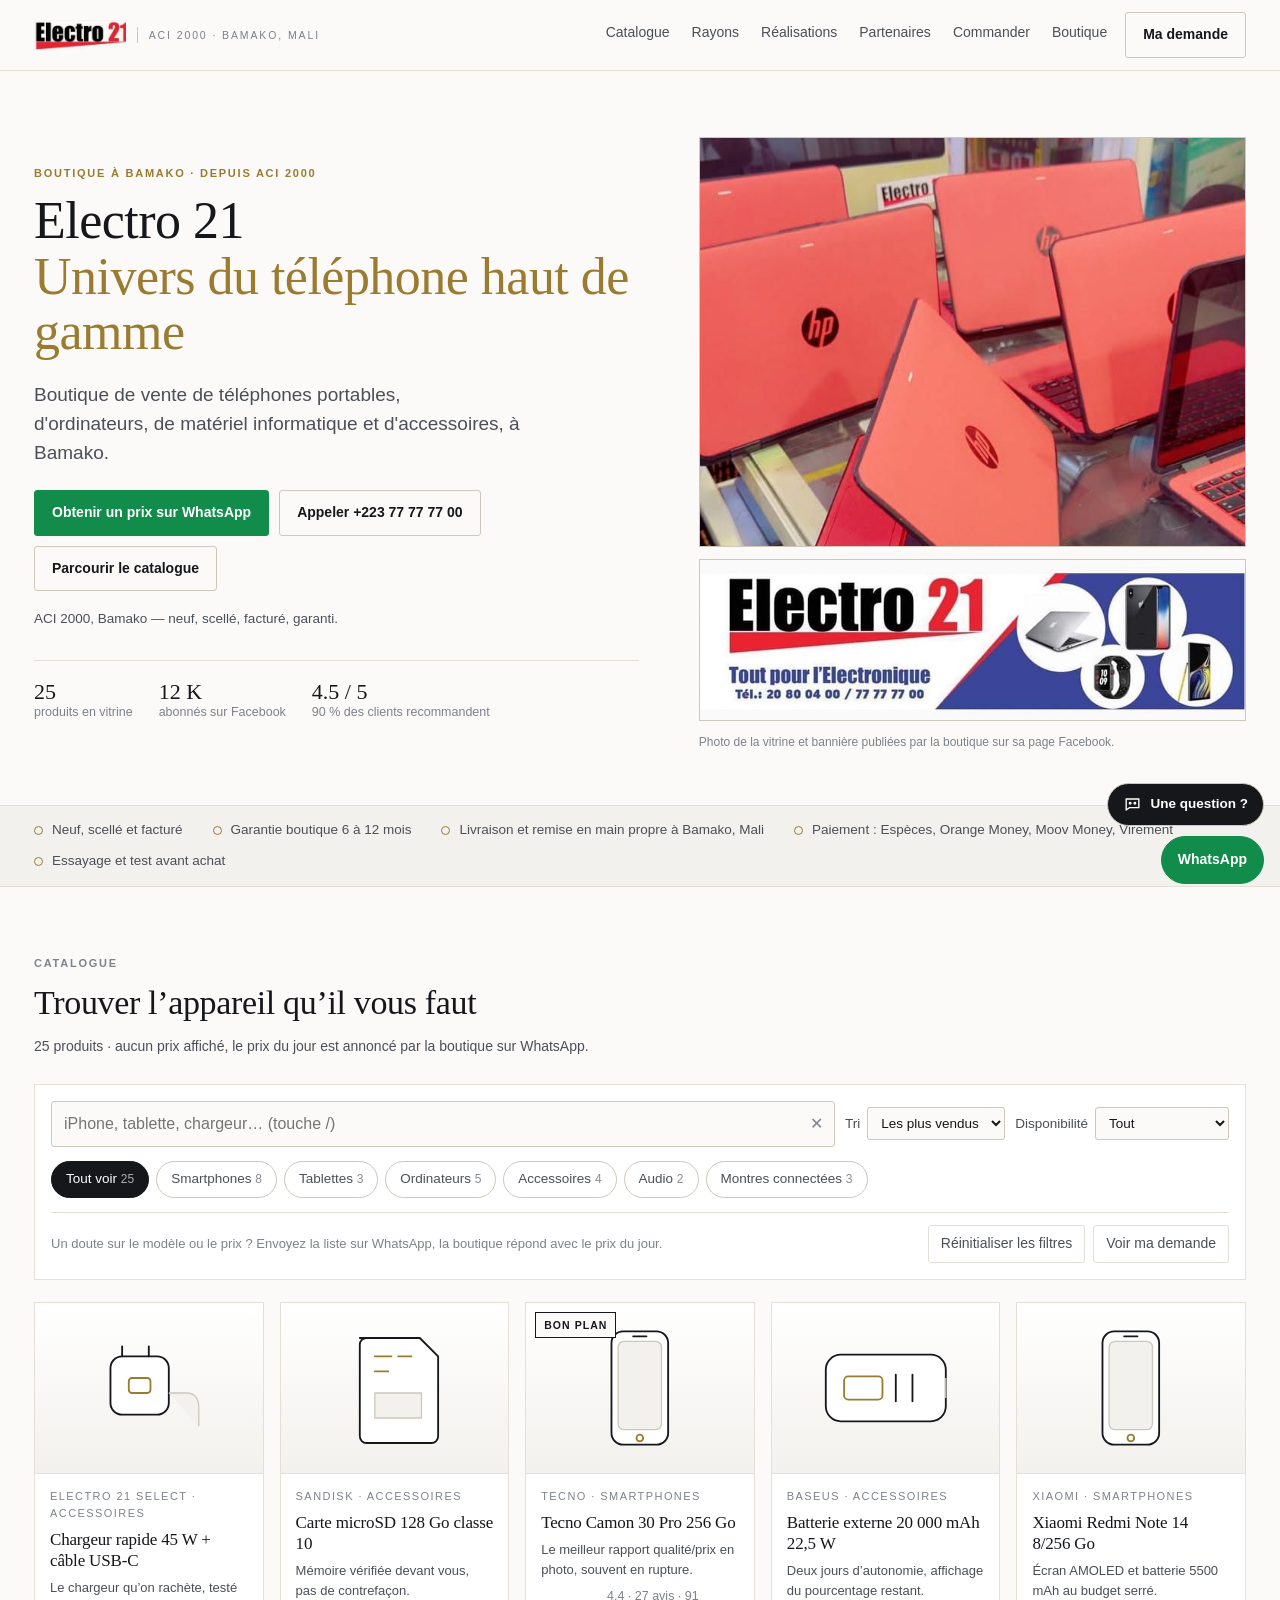
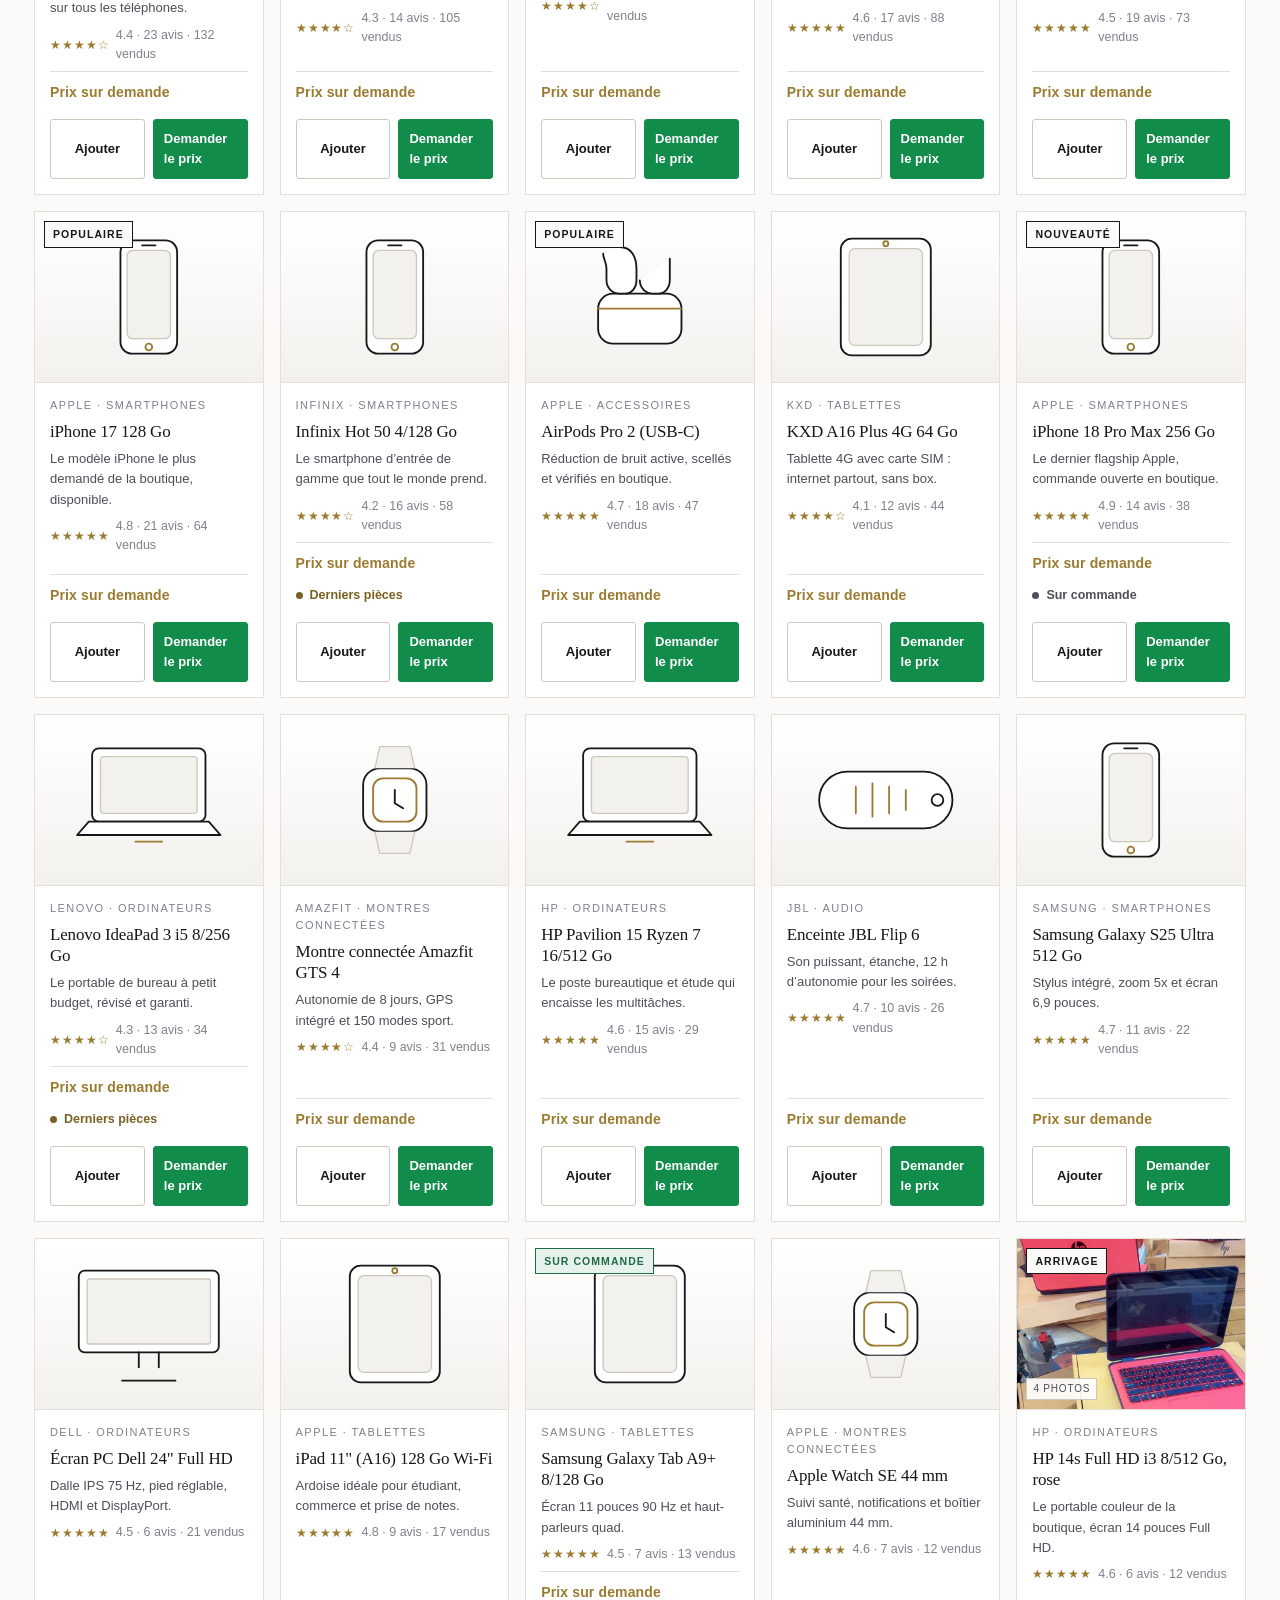
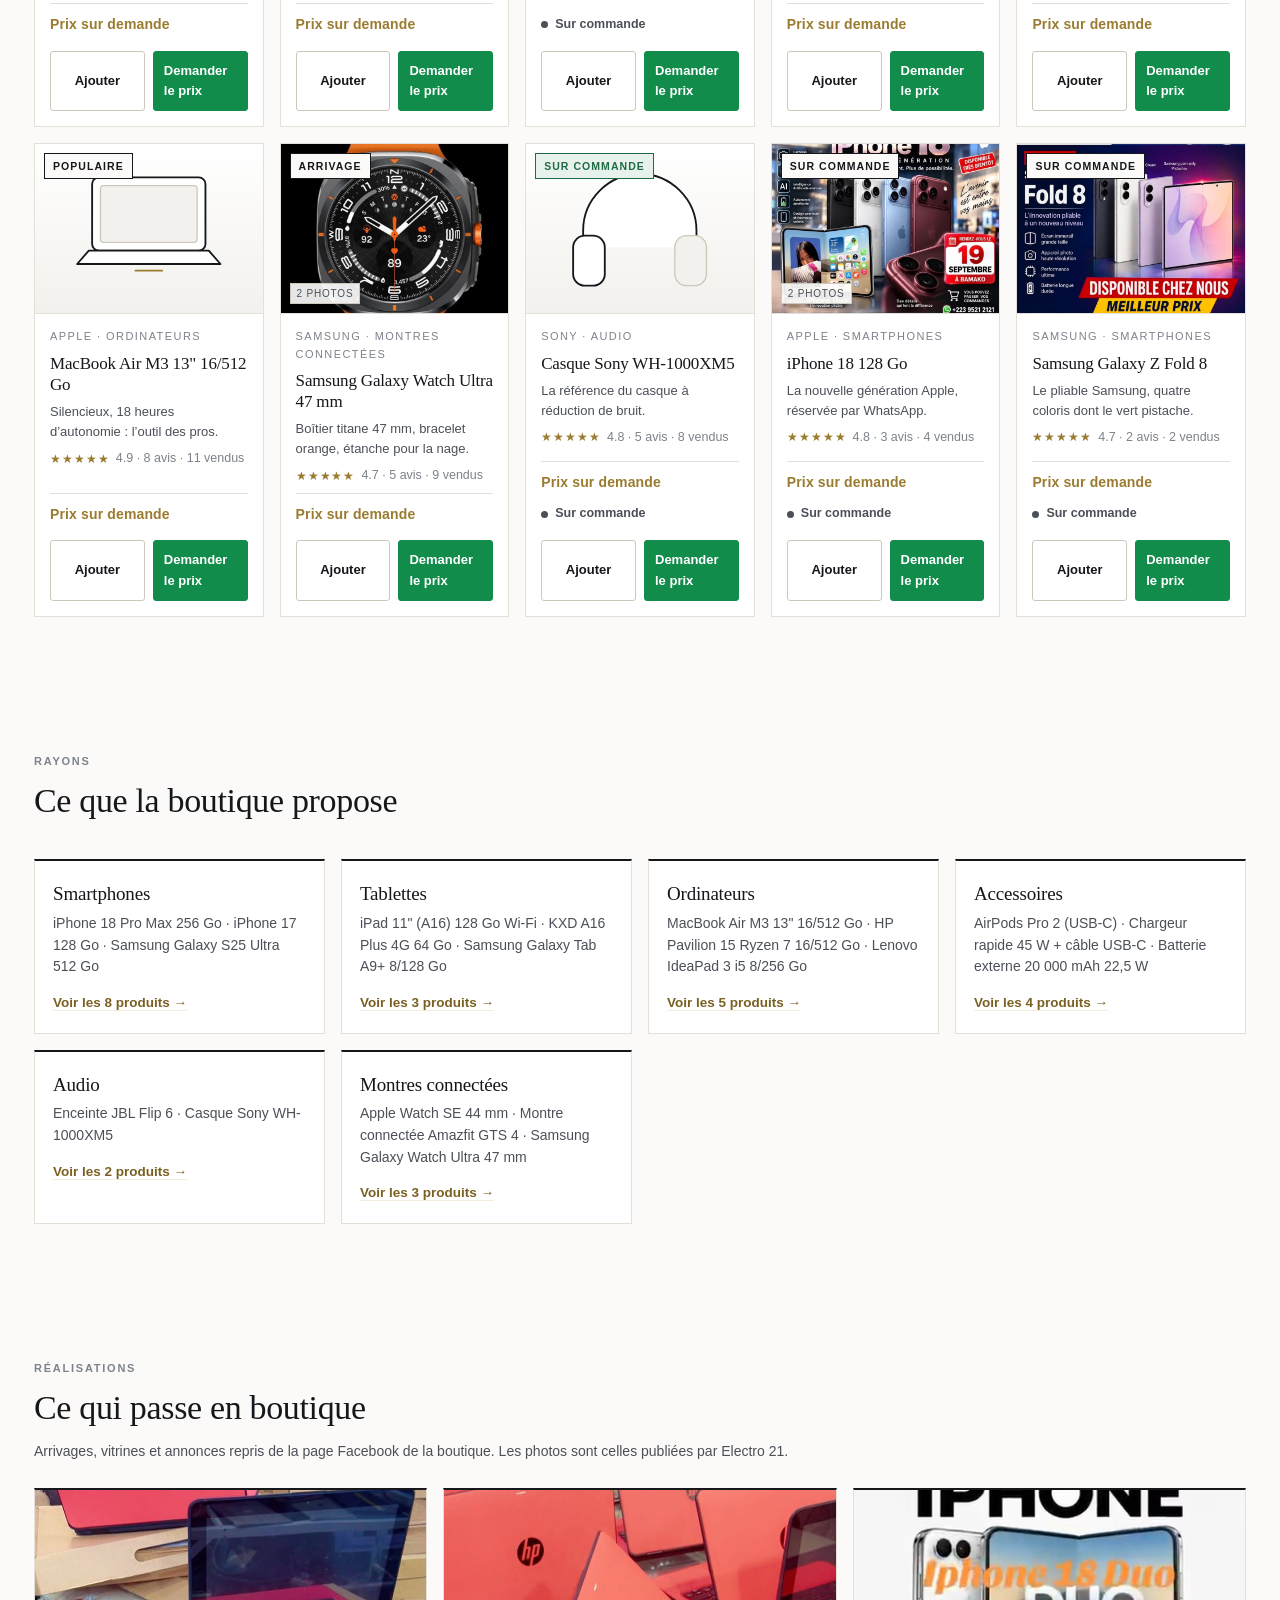
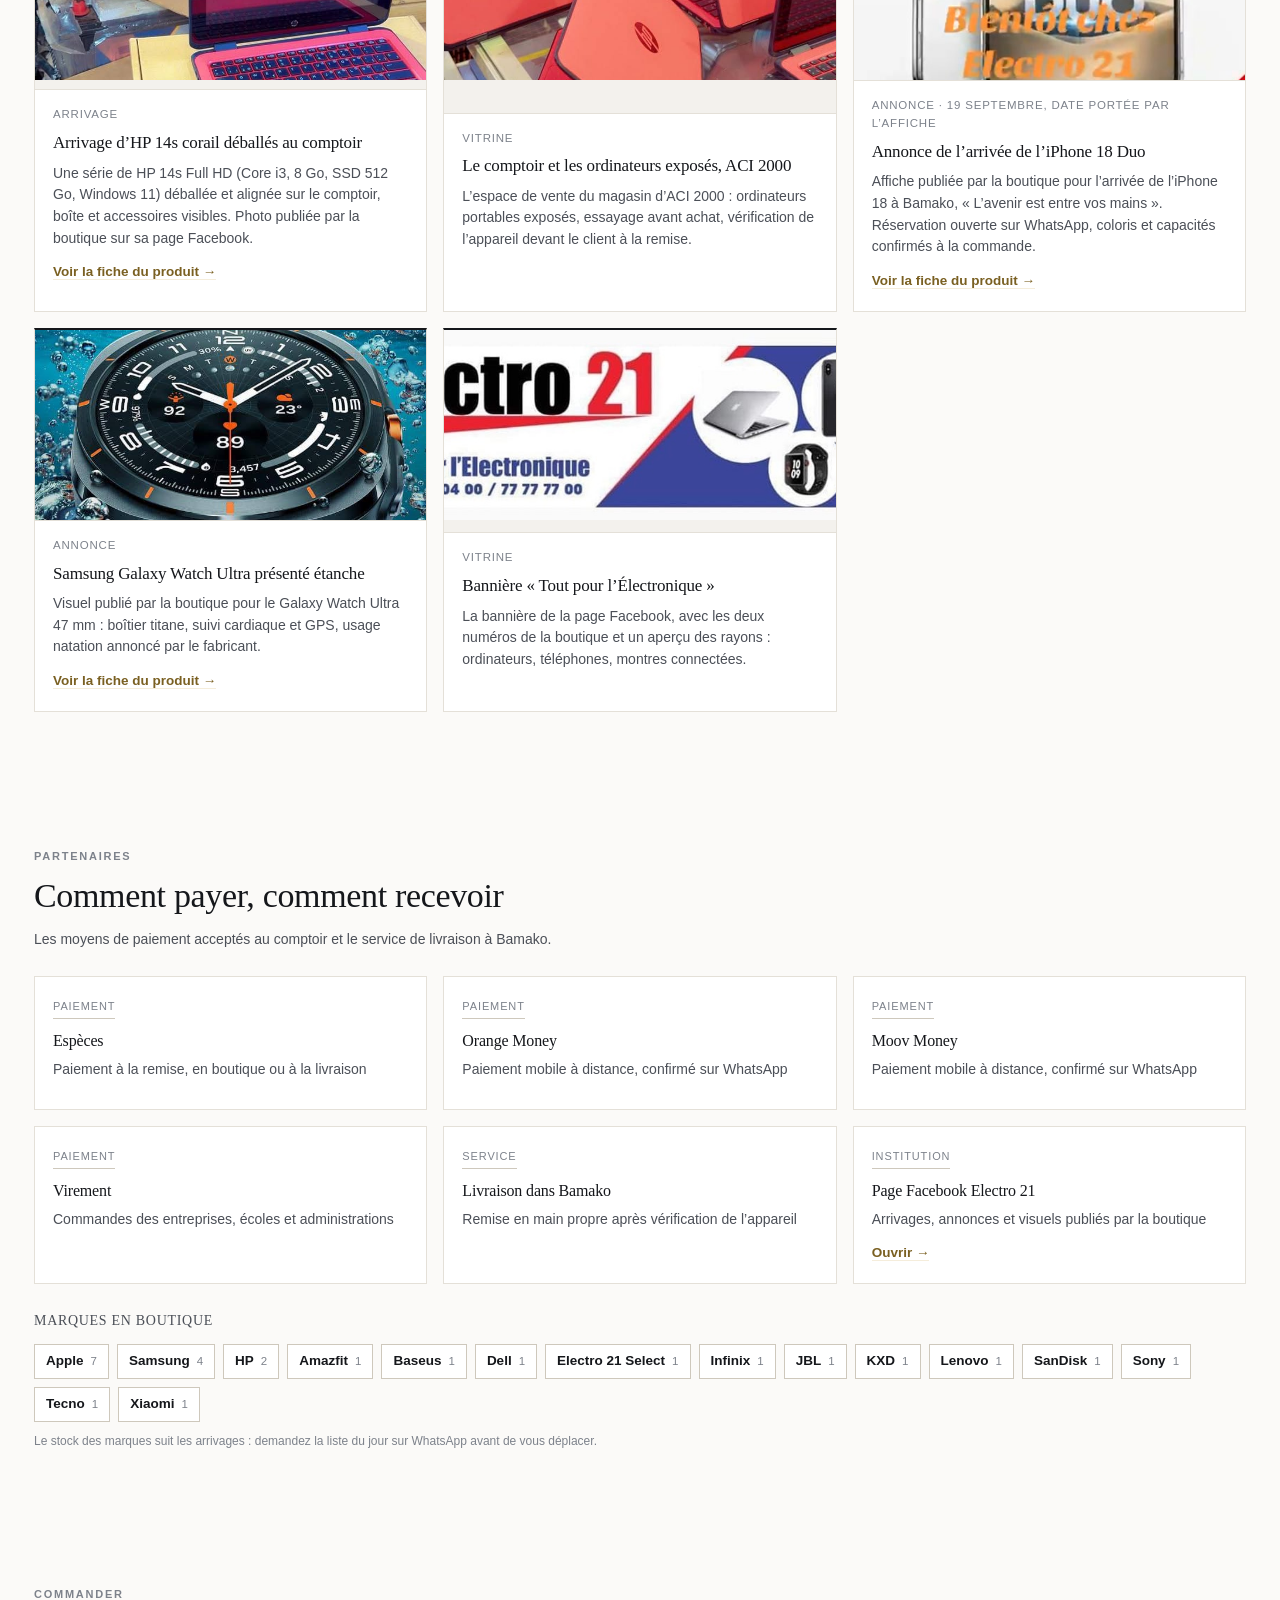
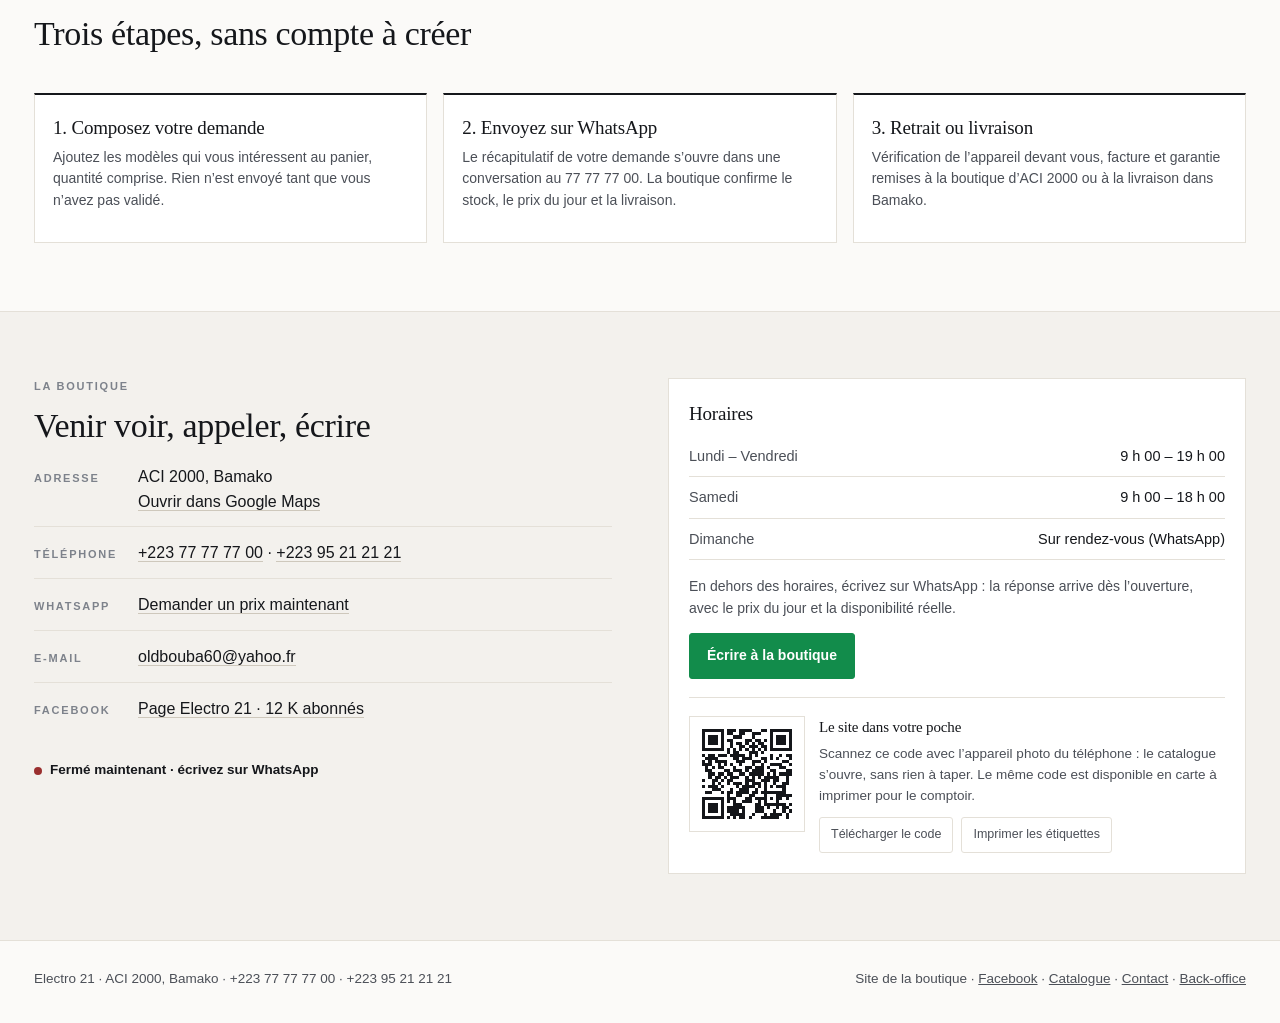
==== index.html @ 8eb10fff "init: site Electro 21 avec catalogue, assistant et back-office Vitrine statique sans serveur : catal" ====
<!doctype html>
<html lang="fr">
  <head>
    <meta charset="utf-8" />
    <meta name="viewport" content="width=device-width, initial-scale=1, viewport-fit=cover" />
    <title>Electro 21 — Téléphones, ordinateurs et matériel informatique à Bamako</title>
    <meta
      name="description"
      content="Electro 21, boutique de téléphones portables, ordinateurs, tablettes et accessoires à ACI 2000, Bamako. Prix en boutique ou devis immédiat sur WhatsApp."
    />
    <meta name="theme-color" content="#15171B" />
    <meta name="mobile-web-app-capable" content="yes" />
    <meta name="apple-mobile-web-app-capable" content="yes" />
    <meta name="apple-mobile-web-app-status-bar-style" content="black-translucent" />
    <meta name="apple-mobile-web-app-title" content="Electro 21" />
    <meta name="format-detection" content="telephone=no" />
    <link rel="manifest" href="manifest.webmanifest" />
    <link rel="apple-touch-icon" href="assets/icones/apple-touch-icon.png" />
    <link rel="icon" type="image/png" sizes="32x32" href="assets/icones/favicon-32.png" />
    <link rel="icon" type="image/png" sizes="16x16" href="assets/icones/favicon-16.png" />
    <link rel="icon" type="image/png" sizes="192x192" href="assets/icones/icon-192.png" />
    <meta property="og:title" content="Electro 21 — Univers du téléphone haut de gamme à Bamako" />
    <meta property="og:description" content="Smartphones, tablettes, ordinateurs, audio et accessoires. Devis et commande en un message WhatsApp." />
    <meta property="og:image" content="assets/marque/partage-1200x630.jpg" />
    <meta property="og:image:width" content="1200" />
    <meta property="og:image:height" content="630" />
    <meta property="og:image:alt" content="Le comptoir de la boutique Electro 21 et son logo" />
    <meta property="og:type" content="website" />
    <link rel="stylesheet" href="css/style.css" />
  </head>
  <body>
    <a class="sur-mesure" href="#catalogue">Aller au catalogue</a>

    <header class="entete">
      <div class="entete__interieur">
        <a class="marque" href="#" aria-label="Electro 21, accueil">
          <img class="marque__logo" src="assets/marque/logo.png" alt="Electro 21" width="428" height="140" />
          <span class="marque__base" id="marque-base">ACI 2000 · Bamako, Mali</span>
        </a>
        <nav class="nav" aria-label="Navigation principale">
          <a href="#catalogue">Catalogue</a>
          <a href="#rayons">Rayons</a>
          <a href="#realisations">Réalisations</a>
          <a href="#partenaires">Partenaires</a>
          <a href="#commander">Commander</a>
          <a href="#contact">Boutique</a>
        </nav>
        <button class="btn btn--secondaire panier-bouton" id="ouvrir-panier">
          Ma demande <span class="pastille" id="panier-count" hidden>0</span>
        </button>
      </div>
    </header>

    <main>
      <section class="herse">
        <div class="herse__interieur">
          <div>
            <p class="etiquette">Boutique à Bamako · Depuis ACI 2000</p>
            <h1 id="hero-titre">Electro 21</h1>
            <p class="herse__soustitre" id="hero-texte">
              Boutique de vente de téléphones portables, d’ordinateurs, de matériel informatique et d’accessoires.
            </p>
            <div class="herse__actions">
              <a class="btn btn--wa" id="hero-wa" href="#">Obtenir un prix sur WhatsApp</a>
              <a class="btn btn--secondaire" id="hero-tel" href="#">Appeler la boutique</a>
              <a class="btn btn--secondaire" href="#catalogue" data-vue="catalogue">Parcourir le catalogue</a>
            </div>
            <p style="font-size: 13.5px; color: var(--encre-douce); margin-top: 18px">
              <span id="hero-adresse">ACI 2000, Bamako</span> — neuf, scellé, facturé, garanti.
            </p>
            <div class="stats">
              <div>
                <div class="stat__valeur chiffres" id="stat-produits">21</div>
                <div class="stat__legende">produits en vitrine</div>
              </div>
              <div>
                <div class="stat__valeur chiffres" id="stat-followers">12 K</div>
                <div class="stat__legende">abonnés sur Facebook</div>
              </div>
              <div>
                <div class="stat__valeur chiffres" id="stat-note">4,5 / 5</div>
                <div class="stat__legende" id="stat-note-legende">90 % des clients recommandent</div>
              </div>
            </div>
          </div>
          <figure class="herse__photos">
            <div class="herse__cadre">
              <img
                class="herse__photo"
                src="assets/marque/vitrine.jpg"
                alt="Le comptoir de la boutique Electro 21, ordinateurs portables exposés"
                width="720"
                height="720"
              />
            </div>
            <img
              class="herse__couverture"
              src="assets/marque/couverture.jpg"
              alt="Bannière Electro 21 — Tout pour l'Électronique, tél. 20 80 04 00 / 77 77 77 00"
              width="922"
              height="270"
            />
            <figcaption>Photo de la vitrine et bannière publiées par la boutique sur sa page Facebook.</figcaption>
          </figure>
        </div>
      </section>

      <div class="garanties">
        <div class="garanties__interieur" id="garanties"></div>
      </div>

      <section class="section section--selection" id="selection">
        <div class="section__tete">
          <div>
            <p class="etiquette">Sélection</p>
            <h2>Les modèles du moment</h2>
          </div>
          <button class="btn btn--secondaire" data-vue="catalogue" type="button">Tout le catalogue</button>
        </div>
        <div class="grille" id="selection-grille"></div>
      </section>

      <section class="section" id="catalogue">
        <div class="section__tete">
          <div>
            <p class="etiquette">Catalogue</p>
            <h2>Trouver l’appareil qu’il vous faut</h2>
            <p style="font-size: 14px; color: var(--encre-douce); margin: 0">
              <span id="resultats" aria-live="polite">—</span><span id="regle-prix"></span>
            </p>
          </div>
        </div>

        <div class="outil">
          <div class="outil__rang">
            <div class="champ">
              <label class="sur-mesure" for="recherche">Rechercher un produit</label>
              <input id="recherche" type="search" placeholder="iPhone, tablette, chargeur… (touche /)" autocomplete="off" />
              <button class="champ__effacer" data-effacer type="button" aria-label="Effacer la recherche">✕</button>
            </div>
            <label class="choix">
              Tri
              <select id="tri">
                <option value="populaires">Les plus vendus</option>
                <option value="nouveaux">Nouveautés</option>
                <option value="prix_croissant">Prix croissant</option>
                <option value="prix_decroissant">Prix décroissant</option>
                <option value="note">Mieux notés</option>
              </select>
            </label>
            <label class="choix">
              Budget
              <select id="prixMax"></select>
            </label>
            <label class="choix">
              Disponibilité
              <select id="dispo">
                <option value="tous">Tout</option>
                <option value="en-stock">En stock</option>
                <option value="stock-faible">Derniers pièces</option>
                <option value="sur-commande">Sur commande</option>
              </select>
            </label>
          </div>
          <div class="categories" id="categories" role="group" aria-label="Filtrer par rayon"></div>
          <div class="outil__pied">
            <span>Un doute sur le modèle ou le prix ? Envoyez la liste sur WhatsApp, la boutique répond avec le prix du jour.</span>
            <span class="fondus">
              <button class="btn btn--fantome" data-reset type="button">Réinitialiser les filtres</button>
              <button class="btn btn--fantome" id="ouvrir-panier-2" type="button" data-panier>Voir ma demande</button>
            </span>
          </div>
        </div>

        <div class="grille" id="catalogue-grille"></div>
        <div class="vide" id="catalogue-vide" hidden>
          Aucun produit ne correspond à cette recherche.<br />
          Écrivez « <span id="vide-terme"></span> » à la boutique : elle vérifie le stock et l’arrivage.
          <div style="margin-top: 16px"><a class="btn btn--wa" id="vide-wa" href="#" target="_blank" rel="noopener">Demander à la boutique</a></div>
        </div>
      </section>

      <section class="section" id="rayons">
        <div class="section__tete">
          <div>
            <p class="etiquette">Rayons</p>
            <h2>Ce que la boutique propose</h2>
          </div>
        </div>
        <div class="rayons" id="rayons-grille"></div>
      </section>

      <section class="section" id="realisations">
        <div class="section__tete">
          <div>
            <p class="etiquette">Réalisations</p>
            <h2>Ce qui passe en boutique</h2>
            <p style="font-size: 14px; color: var(--encre-douce); margin: 0">
              Arrivages, vitrines et annonces repris de la page Facebook de la boutique. Les photos sont celles publiées par Electro 21.
            </p>
          </div>
        </div>
        <div class="realisations" id="realisations-grille"></div>
        <p class="note-envoi" id="realisations-note" hidden>Aucune réalisation publiée pour le moment.</p>
      </section>

      <section class="section" id="partenaires">
        <div class="section__tete">
          <div>
            <p class="etiquette">Partenaires</p>
            <h2>Comment payer, comment recevoir</h2>
            <p style="font-size: 14px; color: var(--encre-douce); margin: 0">
              Les moyens de paiement acceptés au comptoir et le service de livraison à Bamako.
            </p>
          </div>
        </div>
        <div class="partenaires" id="partenaires-grille"></div>
        <h3 class="marques-titre">Marques en boutique</h3>
        <div class="marques" id="marques-liste"></div>
        <p class="note-envoi">Le stock des marques suit les arrivages : demandez la liste du jour sur WhatsApp avant de vous déplacer.</p>
      </section>

      <section class="section" id="commander">
        <div class="section__tete">
          <div>
            <p class="etiquette">Commander</p>
            <h2>Trois étapes, sans compte à créer</h2>
          </div>
        </div>
        <div class="rayons">
          <div class="rayon">
            <h3>1. Composez votre demande</h3>
            <p>Ajoutez les modèles qui vous intéressent au panier, quantité comprise. Rien n’est envoyé tant que vous n’avez pas validé.</p>
          </div>
          <div class="rayon">
            <h3>2. Envoyez sur WhatsApp</h3>
            <p>Le récapitulatif de votre demande s’ouvre dans une conversation au 77 77 77 00. La boutique confirme le stock, le prix du jour et la livraison.</p>
          </div>
          <div class="rayon">
            <h3>3. Retrait ou livraison</h3>
            <p>Vérification de l’appareil devant vous, facture et garantie remises à la boutique d’ACI 2000 ou à la livraison dans Bamako.</p>
          </div>
        </div>
      </section>

      <section class="contact" id="contact">
        <div class="contact__interieur">
          <div>
            <p class="etiquette">La boutique</p>
            <h2>Venir voir, appeler, écrire</h2>
            <div class="coordonnees">
              <div class="coordonnee">
                <span class="etiquette">Adresse</span>
                <span>
                  <span id="contact-adresse">ACI 2000, Bamako</span><br />
                  <a id="contact-maps" href="#" target="_blank" rel="noopener">Ouvrir dans Google Maps</a>
                </span>
              </div>
              <div class="coordonnee">
                <span class="etiquette">Téléphone</span>
                <span id="contact-tel"></span>
              </div>
              <div class="coordonnee">
                <span class="etiquette">WhatsApp</span>
                <span><a id="contact-wa" href="#" target="_blank" rel="noopener">Demander un prix maintenant</a></span>
              </div>
              <div class="coordonnee">
                <span class="etiquette">E-mail</span>
                <span><a id="contact-mail" href="#">oldbouba60@yahoo.fr</a></span>
              </div>
              <div class="coordonnee">
                <span class="etiquette">Facebook</span>
                <span><a id="contact-fb" href="#" target="_blank" rel="noopener">Page Electro 21 · 12 K abonnés</a></span>
              </div>
            </div>
            <p><span class="ouvert-ferme" id="ouvert">Ouvert</span></p>
          </div>
          <div class="carte-ouverte">
            <h3>Horaires</h3>
            <table class="horaires" id="horaires"></table>
            <p style="font-size: 14px; color: var(--encre-douce); margin-top: 16px">
              En dehors des horaires, écrivez sur WhatsApp : la réponse arrive dès l’ouverture, avec le prix du jour et la disponibilité réelle.
            </p>
            <a class="btn btn--wa" id="contact-wa-2" href="#" target="_blank" rel="noopener" data-contact-wa>Écrire à la boutique</a>
            <div class="qrcode">
              <div class="qrcode__image" id="qr-site" aria-hidden="true"></div>
              <div class="qrcode__texte">
                <h3>Le site dans votre poche</h3>
                <p>Scannez ce code avec l’appareil photo du téléphone : le catalogue s’ouvre, sans rien à taper. Le même code est disponible en carte à imprimer pour le comptoir.</p>
                <div class="qrcode__actions">
                  <a class="btn btn--fantome" id="qr-site-telecharger" href="#" download="electro21-qr-site.svg">Télécharger le code</a>
                  <a class="btn btn--fantome" href="etiquettes.html">Imprimer les étiquettes</a>
                </div>
              </div>
            </div>
          </div>
        </div>
      </section>
    </main>

    <footer class="pied">
      <div class="pied__interieur">
        <span id="pied-mention">Electro 21 · ACI 2000, Bamako</span>
        <span>
          Site de la boutique · <a id="pied-fb" href="#" target="_blank" rel="noopener">Facebook</a> ·
          <a href="#catalogue">Catalogue</a> · <a href="#contact">Contact</a> · <a href="admin.html">Back-office</a>
        </span>
      </div>
    </footer>

    <div class="installer" id="installer" hidden>
      <div class="installer__texte">
        <strong>Installer Electro 21</strong>
        <span id="installer-consigne">Accès depuis l’écran d’accueil, catalogue consultable hors connexion.</span>
      </div>
      <button class="btn" id="installer-btn" hidden>Installer</button>
      <button class="fermer" id="installer-fermer" aria-label="Fermer ce message">✕</button>
    </div>

    <nav class="onglets" id="onglets" aria-label="Navigation de l’application">
      <button class="onglet" data-vue="accueil" type="button" aria-current="page">
        <svg viewBox="0 0 24 24" aria-hidden="true"><path d="M3 10.5 12 3l9 7.5V20a1 1 0 0 1-1 1h-5v-6H9v6H4a1 1 0 0 1-1-1z" /></svg>
        <span>Accueil</span>
      </button>
      <button class="onglet" data-vue="catalogue" type="button">
        <svg viewBox="0 0 24 24" aria-hidden="true"><rect x="3" y="3" width="7.5" height="7.5" rx="1.2" /><rect x="13.5" y="3" width="7.5" height="7.5" rx="1.2" /><rect x="3" y="13.5" width="7.5" height="7.5" rx="1.2" /><rect x="13.5" y="13.5" width="7.5" height="7.5" rx="1.2" /></svg>
        <span>Catalogue</span>
      </button>
      <button class="onglet" data-vue="rayons" type="button">
        <svg viewBox="0 0 24 24" aria-hidden="true"><path d="M4 6h16M4 12h16M4 18h10" /></svg>
        <span>Rayons</span>
      </button>
      <button class="onglet" data-vue="demande" type="button">
        <svg viewBox="0 0 24 24" aria-hidden="true"><path d="M6 3h12v18l-3-2-3 2-3-2-3 2z" /><path d="M9 8h6M9 12h6" /></svg>
        <span>Ma demande</span>
        <span class="pastille" id="onglet-count" hidden>0</span>
      </button>
    </nav>

    <a class="btn btn--wa flottant" id="flottant-wa" href="#" target="_blank" rel="noopener" aria-label="Écrire à la boutique sur WhatsApp"
      ><svg class="flottant__icone" viewBox="0 0 24 24" aria-hidden="true">
        <path d="M12 3.4c-4.5 0-8.2 3.4-8.2 7.6 0 2 .8 3.7 2.1 5.1L4.9 19l3-1.1c1.2.5 2.5.7 3.8.7 4.5 0 8.2-3.4 8.2-7.6S16.5 3.4 12 3.4z" />
        <path d="M9.7 9.2c-.2 1.4 1 3 2.3 3.9.9.7 2 .9 2.6.4l.5-.6-1.5-1.3-.7.5c-.6-.3-1.1-.9-1.4-1.5l.5-.7z" />
      </svg><span>WhatsApp</span></a
    >

    <div class="voile" id="voile"></div>

    <aside class="tiroir" id="tiroir" aria-hidden="true" aria-labelledby="tiroir-titre" role="dialog">
      <div class="tiroir__tete">
        <h2 id="tiroir-titre">Ma demande de prix</h2>
        <span id="panier-total-libelle" style="font-size: 13px; color: var(--encre-pale)">0 article</span>
        <button class="fermer" id="fermer-tiroir" aria-label="Fermer le panier">✕</button>
      </div>
      <div class="tiroir__corps" id="panier-lignes"></div>
      <div class="tiroir__pied">
        <div class="total-ligne"><span>Total indicatif</span><strong class="chiffres" id="panier-total">Prix sur demande</strong></div>
        <label class="sur-mesure" for="nom">Votre nom</label>
        <input class="champ-texte" id="nom" placeholder="Votre nom (facultatif)" autocomplete="name" />
        <label class="sur-mesure" for="quartier">Votre quartier</label>
        <input class="champ-texte" id="quartier" placeholder="Votre quartier à Bamako (pour la livraison)" autocomplete="off" />
        <label class="sur-mesure" for="message">Précision</label>
        <textarea class="champ-texte" id="message" rows="2" placeholder="Précision : couleur, capacité, date souhaitée…"></textarea>
        <button class="btn btn--wa btn--plein" id="envoyer-devis">Envoyer la demande sur WhatsApp</button>
        <button class="btn btn--fantome btn--plein" id="vider-panier" style="margin-top: 8px">Vider la demande</button>
        <p class="note-envoi" id="envoi-note"></p>
      </div>
    </aside>

    <div class="voile" id="voile-fiche"></div>
    <div class="boite" id="fiche" hidden role="dialog" aria-modal="true" aria-label="Fiche produit">
      <div class="boite__carte" id="fiche-contenu"></div>
    </div>

    <script src="js/data.js"></script>
    <script src="js/visuels.js"></script>
    <script src="js/qr.js"></script>
    <script src="js/app.js"></script>
    <script src="js/chatbot.js"></script>
  </body>
</html>
---- css/style.css ----
/*
 * Electro 21 — feuille de style
 * Repère de style : sobre et premium. Filets fins (1 à 3 px), peu de surfaces
 * colorées, titres en serif, libellés en capitales espacées.
 */

/* 1. Jetons ---------------------------------------------------------------- */
:root {
  --encre: #15171b;
  --encre-douce: #4b4f57;
  --encre-pale: #7d828b;
  --papier: #fbfaf8;
  --papier-2: #f3f1ed;
  --filet: #e4e0d8;
  --filet-fort: #cec8bc;
  --accent: #9a7b2f;
  --accent-fonce: #7a6022;
  --accent-pale: #f5eddb;
  --vert: #1f6b45;
  --vert-pale: #e8f2ec;
  --rouge: #9a2f2f;
  --ombre: 0 18px 40px -28px rgba(21, 23, 27, 0.45);
  --rayon: 3px;
  --sans: -apple-system, BlinkMacSystemFont, "Segoe UI", Roboto, Helvetica, Arial, sans-serif;
  --serif: "Iowan Old Style", "Palatino Linotype", Palatino, Georgia, "Times New Roman", serif;
  --pas: clamp(16px, 4vw, 34px);
}

* {
  box-sizing: border-box;
}

html {
  -webkit-text-size-adjust: 100%;
  scroll-behavior: smooth;
}

body {
  margin: 0;
  background: var(--papier);
  color: var(--encre);
  font-family: var(--sans);
  font-size: 16px;
  line-height: 1.55;
}

h1,
h2,
h3 {
  font-family: var(--serif);
  font-weight: 500;
  letter-spacing: -0.01em;
  margin: 0 0 0.4em;
}

h1 {
  font-size: clamp(30px, 6vw, 52px);
  line-height: 1.06;
}
h2 {
  font-size: clamp(23px, 3.4vw, 34px);
  line-height: 1.15;
}
h3 {
  font-size: 19px;
}

p {
  margin: 0 0 1em;
}
a {
  color: inherit;
}

img {
  max-width: 100%;
  display: block;
}

button {
  font: inherit;
  cursor: pointer;
}

:focus-visible {
  outline: 2px solid var(--accent);
  outline-offset: 2px;
}

.chiffres {
  font-variant-numeric: tabular-nums;
}

.sur-mesure {
  position: absolute;
  width: 1px;
  height: 1px;
  overflow: hidden;
  clip: rect(0 0 0 0);
  white-space: nowrap;
}

.etiquette {
  font-size: 11px;
  letter-spacing: 0.16em;
  text-transform: uppercase;
  color: var(--encre-pale);
  font-weight: 600;
}

.ligne {
  border: 0;
  border-top: 1px solid var(--filet);
  margin: 0;
}

/* 2. En-tête --------------------------------------------------------------- */
.entete {
  position: sticky;
  top: 0;
  z-index: 40;
  background: rgba(251, 250, 248, 0.94);
  backdrop-filter: saturate(140%) blur(8px);
  border-bottom: 1px solid var(--filet);
}
.entete__interieur {
  max-width: 1280px;
  margin: 0 auto;
  padding: 12px var(--pas);
  display: flex;
  align-items: center;
  gap: 18px;
}
.marque {
  display: flex;
  align-items: center;
  gap: 11px;
  text-decoration: none;
  margin-right: auto;
}
/* Logo réel de la boutique (bannière de sa page Facebook). */
.marque__logo {
  height: 30px;
  width: auto;
  display: block;
  /* Le logo est fourni sur fond blanc : le mélange le rend invisible sur le papier. */
  mix-blend-mode: multiply;
}
.marque__base {
  font-size: 10.5px;
  letter-spacing: 0.18em;
  text-transform: uppercase;
  color: var(--encre-pale);
  border-left: 1px solid var(--filet-fort);
  padding-left: 11px;
}
.nav {
  display: flex;
  gap: 22px;
}
.nav a {
  text-decoration: none;
  font-size: 14px;
  color: var(--encre-douce);
  padding-bottom: 3px;
  border-bottom: 1px solid transparent;
}
.nav a:hover {
  color: var(--encre);
  border-bottom-color: var(--accent);
}

/* Boutons ------------------------------------------------------------------ */
.btn {
  display: inline-flex;
  align-items: center;
  justify-content: center;
  gap: 8px;
  padding: 11px 17px;
  border-radius: var(--rayon);
  border: 1px solid var(--encre);
  background: var(--encre);
  color: #fff;
  font-size: 14px;
  font-weight: 600;
  text-decoration: none;
  transition: transform 0.12s ease, background 0.15s ease, color 0.15s ease;
}
.btn:hover {
  background: #000;
  transform: translateY(-1px);
}
.btn:disabled {
  opacity: 0.45;
  cursor: not-allowed;
  transform: none;
}
.btn:disabled:hover {
  background: var(--encre);
}
.btn--secondaire:disabled:hover {
  background: transparent;
  border-color: var(--filet-fort);
}
.btn--wa:disabled:hover {
  background: #128c4b;
}
.btn--secondaire {
  background: transparent;
  color: var(--encre);
  border-color: var(--filet-fort);
}
.btn--secondaire:hover {
  border-color: var(--encre);
  background: var(--papier-2);
}
.btn--wa {
  background: #128c4b;
  border-color: #128c4b;
  color: #fff;
}
.btn--wa:hover {
  background: #0d743d;
  border-color: #0d743d;
}
.btn--fantome {
  background: transparent;
  border: 1px solid var(--filet);
  color: var(--encre-douce);
  padding: 7px 12px;
  font-weight: 500;
}
.btn--fantome:hover {
  border-color: var(--filet-fort);
  color: var(--encre);
  background: #fff;
}
.btn--plein {
  width: 100%;
}
.btn--wa .pastille {
  background: rgba(255, 255, 255, 0.22);
  color: #fff;
}

.panier-bouton {
  position: relative;
  display: inline-flex;
  align-items: center;
  gap: 8px;
}
.pastille {
  min-width: 20px;
  height: 20px;
  padding: 0 5px;
  border-radius: 10px;
  background: var(--accent);
  color: #fff;
  font-size: 12px;
  font-weight: 700;
  display: inline-grid;
  place-items: center;
  font-variant-numeric: tabular-nums;
}
.pastille[hidden] {
  display: none;
}

/* 3. Herse ----------------------------------------------------------------- */
.herse {
  border-bottom: 1px solid var(--filet);
}
.herse__interieur {
  max-width: 1280px;
  margin: 0 auto;
  padding: clamp(34px, 6vw, 66px) var(--pas) clamp(30px, 5vw, 54px);
  display: grid;
  grid-template-columns: minmax(0, 1.05fr) minmax(0, 0.95fr);
  gap: clamp(26px, 5vw, 60px);
  align-items: center;
}
.herse .etiquette {
  color: var(--accent);
}
.herse__soustitre {
  font-size: clamp(16px, 2vw, 19px);
  color: var(--encre-douce);
  max-width: 46ch;
}
.herse__actions {
  display: flex;
  flex-wrap: wrap;
  gap: 10px;
  margin-top: 22px;
}
.stats {
  display: flex;
  flex-wrap: wrap;
  gap: 26px;
  margin-top: 30px;
  padding-top: 20px;
  border-top: 1px solid var(--filet);
}
.stat__valeur {
  font-family: var(--serif);
  font-size: 22px;
  line-height: 1;
}
.stat__legende {
  font-size: 12.5px;
  color: var(--encre-pale);
}
/* Vitrine de la herse : visuels publiés par la boutique sur sa page Facebook. */
.herse__photos {
  margin: 0;
  display: grid;
  gap: 12px;
  align-content: start;
}
.herse__cadre {
  aspect-ratio: 4 / 3;
  overflow: hidden;
  background: #fff;
  border: 1px solid var(--filet-fort);
  align-self: start;
}
.herse__photo {
  display: block;
  width: 100%;
  height: 100%;
  object-fit: cover;
  object-position: 50% 26%;
}
.herse__couverture {
  width: 100%;
  height: auto;
  background: #fff;
  border: 1px solid var(--filet-fort);
}
.herse__photos figcaption {
  font-size: 12px;
  color: var(--encre-pale);
}

/* 4. Bandeau de confiance -------------------------------------------------- */
.garanties {
  background: var(--papier-2);
  border-bottom: 1px solid var(--filet);
}
.garanties__interieur {
  max-width: 1280px;
  margin: 0 auto;
  padding: 14px var(--pas);
  display: flex;
  flex-wrap: wrap;
  gap: 10px 30px;
  align-items: center;
  font-size: 13.5px;
  color: var(--encre-douce);
}
.garantie {
  display: flex;
  align-items: center;
  gap: 9px;
}
.garantie::before {
  content: "";
  width: 7px;
  height: 7px;
  border: 1.5px solid var(--accent);
  border-radius: 50%;
  flex: none;
}

/* 5. Catalogue ------------------------------------------------------------- */
.section {
  max-width: 1280px;
  margin: 0 auto;
  padding: clamp(38px, 6vw, 68px) var(--pas);
}
.section__tete {
  display: flex;
  flex-wrap: wrap;
  align-items: flex-end;
  gap: 16px;
  margin-bottom: 26px;
}
.section__tete > div:first-child {
  margin-right: auto;
}

.outil {
  border: 1px solid var(--filet);
  background: #fff;
  padding: 16px;
  display: grid;
  gap: 14px;
}
.outil__rang {
  display: flex;
  flex-wrap: wrap;
  gap: 10px;
  align-items: center;
}
.champ {
  position: relative;
  flex: 1 1 240px;
  min-width: 200px;
}
.champ input {
  width: 100%;
  padding: 10px 38px 10px 12px;
  border: 1px solid var(--filet-fort);
  border-radius: var(--rayon);
  background: var(--papier);
  font: inherit;
  color: inherit;
}
.champ input:focus {
  outline: none;
  border-color: var(--accent);
  background: #fff;
}
.champ__icone {
  position: absolute;
  right: 10px;
  top: 50%;
  transform: translateY(-50%);
  color: var(--encre-pale);
  font-size: 14px;
}
.champ__effacer {
  position: absolute;
  right: 6px;
  top: 50%;
  transform: translateY(-50%);
  border: 0;
  background: none;
  color: var(--encre-pale);
  padding: 6px;
  line-height: 1;
  border-radius: 50%;
}
.champ__effacer:hover {
  color: var(--encre);
}

.choix {
  display: inline-flex;
  align-items: center;
  gap: 7px;
  font-size: 13.5px;
  color: var(--encre-douce);
}
/* Commande masquée quand le catalogue n'affiche aucun prix (Budget, tri par prix). */
.choix[hidden] {
  display: none;
}
.choix select {
  font: inherit;
  font-size: 13.5px;
  padding: 7px 9px;
  border: 1px solid var(--filet-fort);
  border-radius: var(--rayon);
  background: var(--papier);
  color: var(--encre);
}

.categories {
  display: flex;
  flex-wrap: wrap;
  gap: 7px;
}
.categorie {
  border: 1px solid var(--filet-fort);
  background: transparent;
  border-radius: 999px;
  padding: 7px 14px;
  font-size: 13.5px;
  color: var(--encre-douce);
  transition: border-color 0.15s ease, color 0.15s ease, background 0.15s ease;
}
.categorie:hover {
  border-color: var(--encre);
  color: var(--encre);
}
.categorie[aria-pressed="true"] {
  background: var(--encre);
  border-color: var(--encre);
  color: #fff;
}
.categorie .nombre {
  opacity: 0.65;
  font-size: 12px;
  font-variant-numeric: tabular-nums;
}

.outil__pied {
  display: flex;
  flex-wrap: wrap;
  gap: 8px 18px;
  align-items: center;
  justify-content: space-between;
  border-top: 1px solid var(--filet);
  padding-top: 12px;
  font-size: 13px;
  color: var(--encre-pale);
}
.fondus {
  display: inline-flex;
  gap: 8px;
  flex-wrap: wrap;
}

/* Grille et cartes --------------------------------------------------------- */
.grille {
  display: grid;
  grid-template-columns: repeat(auto-fill, minmax(228px, 1fr));
  gap: 16px;
  margin-top: 22px;
}
.carte {
  border: 1px solid var(--filet);
  background: #fff;
  display: flex;
  flex-direction: column;
  transition: border-color 0.16s ease, box-shadow 0.16s ease, transform 0.16s ease;
}
.carte:hover {
  border-color: var(--filet-fort);
  box-shadow: var(--ombre);
  transform: translateY(-2px);
}
.carte__visuel {
  position: relative;
  border-bottom: 1px solid var(--filet);
  background: linear-gradient(180deg, #fff, var(--papier-2));
  aspect-ratio: 4 / 3;
  display: grid;
  place-items: center;
  overflow: hidden;
}
.carte__visuel img {
  position: absolute;
  inset: 0;
  width: 100%;
  height: 100%;
  object-fit: cover;
  object-position: center;
}
.carte__coin {
  position: absolute;
  top: 9px;
  left: 9px;
  font-size: 10.5px;
  letter-spacing: 0.1em;
  text-transform: uppercase;
  font-weight: 700;
  padding: 4px 8px;
  border: 1px solid var(--encre);
  background: var(--papier);
}
.carte__coin--wa {
  border-color: var(--vert);
  color: var(--vert);
  background: var(--vert-pale);
}
/* Indique qu'une galerie attend le client sur la fiche. */
.carte__nb-photos {
  position: absolute;
  bottom: 9px;
  left: 9px;
  font-size: 10px;
  letter-spacing: 0.08em;
  text-transform: uppercase;
  color: var(--encre-douce);
  border: 1px solid var(--filet-fort);
  background: rgba(255, 255, 255, 0.9);
  padding: 2px 6px;
}
.carte__corps {
  padding: 14px 15px 15px;
  display: flex;
  flex-direction: column;
  gap: 7px;
  flex: 1;
}
.carte__marque {
  font-size: 11px;
  letter-spacing: 0.13em;
  text-transform: uppercase;
  color: var(--encre-pale);
}
.carte__nom {
  font-family: var(--serif);
  font-size: 17px;
  line-height: 1.25;
  margin: 0;
}
.carte__nom a {
  text-decoration: none;
}
.carte__nom a:hover {
  color: var(--accent-fonce);
}
.carte__resume {
  font-size: 13px;
  color: var(--encre-douce);
  margin: 0;
}
.carte__note {
  display: flex;
  align-items: center;
  gap: 6px;
  font-size: 12.5px;
  color: var(--encre-pale);
}
.etoiles {
  color: var(--accent);
  letter-spacing: 0.08em;
  font-size: 12px;
}
.carte__prix {
  margin-top: auto;
  padding-top: 10px;
  border-top: 1px solid var(--filet);
  display: flex;
  align-items: baseline;
  gap: 8px;
  flex-wrap: wrap;
}
.prix {
  font-size: 18px;
  font-weight: 700;
  font-variant-numeric: tabular-nums;
}
/* article sans prix affiché : la mention remplace le montant */
.prix--demande {
  font-size: 14px;
  font-weight: 600;
  color: var(--accent);
  font-variant-numeric: normal;
  letter-spacing: 0.01em;
}
.prix-barre {
  font-size: 13px;
  color: var(--encre-pale);
  text-decoration: line-through;
  font-variant-numeric: tabular-nums;
}
.reduction {
  font-size: 11.5px;
  font-weight: 700;
  color: var(--vert);
  background: var(--vert-pale);
  padding: 2px 6px;
  border-radius: var(--rayon);
}
.carte__actions {
  display: flex;
  gap: 8px;
  padding: 0 15px 15px;
}
.carte__actions .btn {
  flex: 1;
  font-size: 13px;
  padding: 9px 10px;
}

.vide {
  border: 1px dashed var(--filet-fort);
  padding: 40px 20px;
  text-align: center;
  color: var(--encre-douce);
  margin-top: 22px;
  background: #fff;
}

/* 6. Rayons (marques / besoin) -------------------------------------------- */
.rayons {
  display: grid;
  grid-template-columns: repeat(auto-fit, minmax(230px, 1fr));
  gap: 16px;
}
.rayon {
  border: 1px solid var(--filet);
  border-top: 2px solid var(--encre);
  background: #fff;
  padding: 18px;
}
.rayon h3 {
  margin-bottom: 4px;
}
.rayon p {
  font-size: 14px;
  color: var(--encre-douce);
  margin: 0 0 12px;
}
.rayon a {
  font-size: 13.5px;
  color: var(--accent-fonce);
  font-weight: 600;
  text-decoration: none;
  border-bottom: 1px solid var(--accent-pale);
}
.rayon a:hover {
  border-bottom-color: var(--accent);
}

/* 7. Réalisations et partenaires ---------------------------------------- */
.section--pleine {
  border-top: 1px solid var(--filet);
}
.realisations {
  display: grid;
  grid-template-columns: repeat(auto-fill, minmax(min(340px, 100%), 1fr));
  gap: 16px;
}
.real {
  display: grid;
  grid-template-rows: auto auto;
  border: 1px solid var(--filet);
  border-top: 2px solid var(--encre);
  background: #fff;
  overflow: hidden;
}
.real__visuel {
  background: var(--papier-2);
  border-bottom: 1px solid var(--filet);
}
.real__visuel img {
  display: block;
  width: 100%;
  height: 190px;
  object-fit: cover;
}
.real__visuel .real__dessin {
  height: 130px;
  display: grid;
  place-items: center;
}
.real__corps {
  padding: 16px 18px 18px;
}
.real__etiquette {
  font-size: 11.5px;
  letter-spacing: 0.07em;
  text-transform: uppercase;
  color: var(--encre-pale);
  margin-bottom: 6px;
}
.real h3 {
  font-size: 17px;
  margin: 0 0 6px;
}
.real p {
  font-size: 14px;
  color: var(--encre-douce);
  margin: 0 0 10px;
}
.real a {
  font-size: 13.5px;
  color: var(--accent-fonce);
  font-weight: 600;
  text-decoration: none;
  border-bottom: 1px solid var(--accent-pale);
}
.real a:hover {
  border-bottom-color: var(--accent);
}
/* Photo manquante : la carte reste lisible sans trou dans la grille. */
.real--sans-visuel .real__visuel {
  display: none;
}

.partenaires {
  display: grid;
  grid-template-columns: repeat(auto-fill, minmax(min(300px, 100%), 1fr));
  gap: 16px;
}
.partenaire {
  border: 1px solid var(--filet);
  background: #fff;
  padding: 16px 18px 18px;
}
.partenaire__type {
  display: inline-block;
  font-size: 11px;
  letter-spacing: 0.08em;
  text-transform: uppercase;
  color: var(--encre-pale);
  border-bottom: 1px solid var(--filet-fort);
  padding-bottom: 3px;
  margin-bottom: 10px;
}
.partenaire h3 {
  font-size: 16px;
  margin: 0 0 5px;
}
.partenaire p {
  font-size: 14px;
  color: var(--encre-douce);
  margin: 0 0 10px;
}
.partenaire a {
  font-size: 13.5px;
  color: var(--accent-fonce);
  font-weight: 600;
  text-decoration: none;
  border-bottom: 1px solid var(--accent-pale);
}
.marques-titre {
  font-size: 14px;
  letter-spacing: 0.05em;
  text-transform: uppercase;
  color: var(--encre-douce);
  margin: 26px 0 12px;
}
.marques {
  display: flex;
  flex-wrap: wrap;
  gap: 8px;
}
.marque-chip {
  display: inline-flex;
  align-items: baseline;
  gap: 7px;
  border: 1px solid var(--filet-fort);
  background: #fff;
  color: var(--encre);
  font-size: 13.5px;
  font-weight: 600;
  padding: 6px 11px;
  text-decoration: none;
}
.marque-chip span {
  font-size: 11.5px;
  font-weight: 500;
  color: var(--encre-pale);
}
.marque-chip:hover {
  border-color: var(--accent);
  background: var(--accent-pale);
}

/* 8. Codes QR -------------------------------------------------------------- */
.qrcode {
  display: grid;
  grid-template-columns: auto minmax(0, 1fr);
  gap: 14px;
  align-items: start;
  border-top: 1px solid var(--filet);
  margin-top: 18px;
  padding-top: 18px;
}
.qrcode__image {
  line-height: 0;
}
.qrcode__image .qr {
  width: 116px;
  height: 116px;
  border: 1px solid var(--filet);
}
.qrcode__texte h3 {
  font-size: 15px;
  margin: 0 0 5px;
}
.qrcode__texte p {
  font-size: 13.5px;
  color: var(--encre-douce);
  margin: 0 0 10px;
}
.qrcode__actions {
  display: flex;
  flex-wrap: wrap;
  gap: 8px;
}
.qrcode__actions .btn {
  font-size: 12.5px;
  padding: 7px 11px;
}
.fiche__qr {
  display: grid;
  grid-template-columns: auto minmax(0, 1fr);
  gap: 14px;
  align-items: center;
  border-top: 1px solid var(--filet);
  margin-top: 18px;
  padding-top: 16px;
}
.fiche__qr .qr {
  width: 104px;
  height: 104px;
}
.fiche__qr p {
  font-size: 13px;
  color: var(--encre-douce);
  margin: 0;
}
.qr-absent {
  font-size: 13px;
  color: var(--encre-pale);
  margin: 0;
  max-width: 34ch;
}

/* 9. Contact -------------------------------------------------------------- */
.contact {
  border-top: 1px solid var(--filet);
  background: var(--papier-2);
}
.contact__interieur {
  max-width: 1280px;
  margin: 0 auto;
  padding: clamp(38px, 6vw, 66px) var(--pas);
  display: grid;
  grid-template-columns: minmax(0, 1fr) minmax(0, 1fr);
  gap: clamp(24px, 5vw, 56px);
}
.coordonnees {
  display: grid;
  gap: 14px;
  margin: 20px 0 24px;
}
.coordonnee {
  display: grid;
  grid-template-columns: 92px 1fr;
  gap: 12px;
  align-items: baseline;
  border-bottom: 1px solid var(--filet);
  padding-bottom: 12px;
}
.coordonnee:last-child {
  border-bottom: 0;
}
.coordonnee a {
  text-decoration: none;
  border-bottom: 1px solid var(--filet-fort);
}
.coordonnee a:hover {
  border-bottom-color: var(--accent);
}
.horaires {
  width: 100%;
  border-collapse: collapse;
  font-size: 14.5px;
}
.horaires th {
  text-align: left;
  font-weight: 500;
  color: var(--encre-douce);
  padding: 9px 0;
  border-bottom: 1px solid var(--filet);
}
.horaires td {
  text-align: right;
  padding: 9px 0;
  border-bottom: 1px solid var(--filet);
}
.carte-ouverte {
  border: 1px solid var(--filet);
  background: #fff;
  padding: 20px;
}
.ouvert-ferme {
  display: inline-flex;
  align-items: center;
  gap: 8px;
  font-size: 13.5px;
  font-weight: 600;
}
.ouvert-ferme::before {
  content: "";
  width: 8px;
  height: 8px;
  border-radius: 50%;
  background: var(--vert);
}
.ouvert-ferme--ferme::before {
  background: var(--rouge);
}

/* 10. Pied de page -------------------------------------------------------- */
.pied {
  border-top: 1px solid var(--filet);
  font-size: 13.5px;
  color: var(--encre-douce);
}
.pied__interieur {
  max-width: 1280px;
  margin: 0 auto;
  padding: 28px var(--pas) 34px;
  display: flex;
  flex-wrap: wrap;
  gap: 14px 30px;
  align-items: center;
  justify-content: space-between;
}
.pied a {
  color: var(--encre-douce);
}

/* 11. Panneau panier ------------------------------------------------------ */
.voile {
  position: fixed;
  inset: 0;
  background: rgba(21, 23, 27, 0.38);
  opacity: 0;
  pointer-events: none;
  transition: opacity 0.18s ease;
  z-index: 50;
}
.voile--visible {
  opacity: 1;
  pointer-events: auto;
}
.tiroir {
  position: fixed;
  top: 0;
  right: 0;
  bottom: 0;
  width: min(430px, 100%);
  background: var(--papier);
  border-left: 1px solid var(--filet-fort);
  z-index: 60;
  display: flex;
  flex-direction: column;
  transform: translateX(100%);
  transition: transform 0.22s ease;
}
.tiroir--ouvert {
  transform: none;
}
.tiroir__tete {
  display: flex;
  align-items: center;
  gap: 12px;
  padding: 16px 18px;
  border-bottom: 1px solid var(--filet);
}
.tiroir__tete h2 {
  margin: 0;
  font-size: 21px;
  flex: 1;
}
.fermer {
  border: 1px solid var(--filet-fort);
  background: #fff;
  border-radius: var(--rayon);
  width: 34px;
  height: 34px;
  display: grid;
  place-items: center;
  color: var(--encre-douce);
  font-size: 18px;
  line-height: 1;
}
.fermer:hover {
  border-color: var(--encre);
  color: var(--encre);
}
.tiroir__corps {
  flex: 1;
  overflow: auto;
  padding: 16px 18px;
}
.ligne-panier {
  display: grid;
  grid-template-columns: 52px 1fr auto;
  gap: 12px;
  border-bottom: 1px solid var(--filet);
  padding: 12px 0;
  align-items: center;
}
.ligne-panier__visuel {
  border: 1px solid var(--filet);
  background: #fff;
  height: 46px;
  display: grid;
  place-items: center;
  overflow: hidden;
}
.ligne-panier__visuel .dessin {
  height: 40px;
  transform: scale(1.5);
  transform-origin: center;
}
.ligne-panier__visuel img {
  width: 100%;
  height: 100%;
  object-fit: cover;
}
.ligne-panier__nom {
  font-family: var(--serif);
  font-size: 15px;
  line-height: 1.25;
}
.ligne-panier__prix {
  font-size: 12.5px;
  color: var(--encre-pale);
  font-variant-numeric: tabular-nums;
}
.quantite {
  display: inline-flex;
  align-items: center;
  border: 1px solid var(--filet-fort);
  border-radius: var(--rayon);
  overflow: hidden;
  margin-top: 6px;
}
.quantite button {
  border: 0;
  background: #fff;
  width: 26px;
  height: 26px;
  color: var(--encre-douce);
  line-height: 1;
}
.quantite button:hover {
  background: var(--papier-2);
  color: var(--encre);
}
.quantite span {
  min-width: 30px;
  text-align: center;
  font-size: 13px;
  font-variant-numeric: tabular-nums;
}
.ligne-panier__total {
  text-align: right;
  font-weight: 600;
  font-size: 14px;
  font-variant-numeric: tabular-nums;
}
.ligne-panier__retirer {
  border: 0;
  background: none;
  padding: 0;
  margin-top: 4px;
  font-size: 12px;
  color: var(--encre-pale);
  text-decoration: underline;
  text-underline-offset: 2px;
}
.ligne-panier__retirer:hover {
  color: var(--rouge);
}
.tiroir__pied {
  border-top: 1px solid var(--filet-fort);
  padding: 16px 18px 20px;
  background: #fff;
}
.total-ligne {
  display: flex;
  justify-content: space-between;
  align-items: baseline;
  font-size: 15px;
  color: var(--encre-douce);
  margin-bottom: 10px;
}
.total-ligne--fort {
  font-size: 19px;
  color: var(--encre);
  font-weight: 700;
  font-variant-numeric: tabular-nums;
  border-top: 1px solid var(--filet);
  padding-top: 10px;
  margin-bottom: 14px;
}
.champ-texte {
  width: 100%;
  font: inherit;
  font-size: 14px;
  padding: 9px 11px;
  border: 1px solid var(--filet-fort);
  border-radius: var(--rayon);
  background: var(--papier);
  color: inherit;
  margin-bottom: 10px;
}
.champ-texte:focus {
  outline: none;
  border-color: var(--accent);
  background: #fff;
}
.note-envoi {
  font-size: 12px;
  color: var(--encre-pale);
  margin: 10px 0 0;
}

/* 12. Fiche produit ------------------------------------------------------- */
.boite {
  position: fixed;
  inset: 0;
  z-index: 70;
  display: grid;
  place-items: center;
  padding: 18px;
}
.boite[hidden] {
  display: none;
}
.boite__carte {
  background: var(--papier);
  border: 1px solid var(--filet-fort);
  width: min(920px, 100%);
  max-height: calc(100vh - 36px);
  overflow: auto;
  box-shadow: var(--ombre);
}
.fiche {
  display: grid;
  grid-template-columns: minmax(0, 0.9fr) minmax(0, 1.1fr);
}
.fiche__visuel {
  border-right: 1px solid var(--filet);
  background: linear-gradient(180deg, #fff, var(--papier-2));
  display: grid;
  place-items: center;
  align-content: center;
  gap: 14px;
  padding: 26px;
  min-height: 260px;
}
.fiche__visuel .dessin {
  width: 100%;
  max-width: 300px;
  height: auto;
}
.fiche__visuel img {
  width: 100%;
  max-width: 420px;
  max-height: 420px;
  object-fit: contain;
}
/* Galerie de la fiche : la miniature cliquée reprend la place de l'image principale. */
.fiche__miniatures {
  display: flex;
  gap: 8px;
  flex-wrap: wrap;
  justify-content: center;
}
.miniature {
  width: 62px;
  height: 62px;
  padding: 0;
  border: 1px solid var(--filet-fort);
  background: #fff;
  cursor: pointer;
  overflow: hidden;
  opacity: 0.72;
}
.miniature--active {
  border-color: var(--encre);
  opacity: 1;
}
.miniature img {
  width: 100%;
  height: 100%;
  max-height: none;
  object-fit: cover;
}
.fiche__corps {
  padding: 24px 26px 26px;
}
.fiche__corps h2 {
  font-size: clamp(22px, 3vw, 30px);
}
.fiche__prix {
  display: flex;
  align-items: baseline;
  gap: 10px;
  flex-wrap: wrap;
  border-top: 1px solid var(--filet);
  border-bottom: 1px solid var(--filet);
  padding: 14px 0;
  margin: 16px 0;
}
.fiche__prix .prix {
  font-size: 26px;
}
.specs {
  width: 100%;
  border-collapse: collapse;
  font-size: 14px;
  margin: 16px 0;
}
.specs th {
  text-align: left;
  font-weight: 500;
  color: var(--encre-pale);
  padding: 8px 12px 8px 0;
  border-bottom: 1px solid var(--filet);
  width: 40%;
}
.specs td {
  padding: 8px 0;
  border-bottom: 1px solid var(--filet);
}
.fiche__actions {
  display: flex;
  flex-wrap: wrap;
  gap: 9px;
  margin-top: 18px;
}
.etat-stock {
  display: inline-flex;
  align-items: center;
  gap: 7px;
  font-size: 12.5px;
  font-weight: 600;
  color: var(--vert);
}
.etat-stock::before {
  content: "";
  width: 7px;
  height: 7px;
  border-radius: 50%;
  background: currentColor;
}
.etat-stock--faible {
  color: var(--accent-fonce);
}
.etat-stock--commande {
  color: var(--encre-douce);
}
.fiche__fermer {
  position: absolute;
  top: 0;
  right: 0;
}
.boite__tete {
  display: flex;
  justify-content: flex-end;
  padding: 10px 12px 0;
  border-bottom: 1px solid var(--filet);
}

/* 13. Bouton WhatsApp flottant -------------------------------------------- */
.flottant {
  position: fixed;
  right: 16px;
  bottom: 16px;
  z-index: 45;
  box-shadow: var(--ombre);
  border-radius: 999px;
  padding: 12px 16px;
}
/* sur téléphone, le bouton ne garde que l'icone pour ne rien masquer */
.flottant__icone {
  display: none;
}

/* 14. Visuels SVG --------------------------------------------------------- */
.dessin {
  width: 100%;
  height: 100%;
  max-height: 150px;
  fill: none;
}
.dessin .trait {
  stroke: var(--encre);
  stroke-width: 2.2;
  stroke-linejoin: round;
  stroke-linecap: round;
  fill: #fff;
}
.dessin .fond {
  stroke: var(--filet-fort);
  stroke-width: 1.6;
  stroke-linejoin: round;
  fill: var(--papier-2);
}
.dessin .detail {
  stroke: var(--accent);
  stroke-width: 2.2;
  stroke-linecap: round;
  fill: none;
}
.carte:hover .dessin .trait {
  stroke: var(--accent-fonce);
}

/* 15. Assistant (chatbot à mots-clés) ------------------------------------- */
.assistant {
  position: fixed;
  right: 16px;
  bottom: 74px; /* au-dessus du bouton WhatsApp flottant */
  z-index: 48;
  display: flex;
  flex-direction: column;
  align-items: flex-end;
  gap: 10px;
}
.assistant__lanceur {
  display: inline-flex;
  align-items: center;
  gap: 9px;
  border: 1px solid var(--filet-fort);
  background: var(--encre);
  color: #fff;
  font: inherit;
  font-size: 13.5px;
  font-weight: 600;
  padding: 10px 15px;
  border-radius: 999px;
  cursor: pointer;
  box-shadow: var(--ombre);
}
.assistant__lanceur svg {
  width: 19px;
  height: 19px;
  fill: none;
  stroke: currentColor;
  stroke-width: 1.7;
  stroke-linecap: round;
  stroke-linejoin: round;
}
.assistant__lanceur:hover {
  background: #000;
}
.assistant--ouvert .assistant__lanceur {
  display: none;
}

.assistant__boite {
  width: min(360px, calc(100vw - 32px));
  max-height: min(70vh, 560px);
  display: grid;
  grid-template-rows: auto minmax(0, 1fr) auto auto;
  background: #fff;
  border: 1px solid var(--filet-fort);
  border-radius: var(--rayon);
  box-shadow: 0 18px 44px rgba(20, 22, 26, 0.18);
  overflow: hidden;
}
.assistant__boite[hidden] {
  display: none;
}
.assistant__tete {
  display: flex;
  align-items: flex-start;
  gap: 12px;
  justify-content: space-between;
  padding: 14px 16px 12px;
  border-bottom: 1px solid var(--filet);
  background: var(--papier-2);
}
.assistant__tete h2 {
  font-size: 15.5px;
  margin: 0 0 2px;
}
.assistant__tete p {
  font-size: 12px;
  color: var(--encre-pale);
  margin: 0;
}
.assistant__corps {
  overflow-y: auto;
  padding: 14px 16px;
  display: grid;
  gap: 10px;
  align-content: start;
  background: #fff;
}
.bulle {
  max-width: 88%;
  font-size: 13.5px;
  line-height: 1.5;
}
.bulle p {
  margin: 0;
}
.bulle--bot {
  justify-self: start;
  border: 1px solid var(--filet);
  border-left: 2px solid var(--encre);
  background: var(--papier-2);
  padding: 10px 12px;
}
.bulle--client {
  justify-self: end;
  background: var(--encre);
  color: #fff;
  padding: 9px 12px;
}
.assistant__avertissement {
  margin-top: 8px !important;
  font-size: 11.5px;
  color: var(--encre-pale);
}
.bulle__action {
  margin-top: 10px;
}
.bulle__action .btn {
  font-size: 12.5px;
  padding: 7px 11px;
}
.bulle__suite {
  display: flex;
  flex-wrap: wrap;
  gap: 6px;
  margin-top: 10px;
}
.suggestion {
  border: 1px solid var(--filet-fort);
  background: #fff;
  color: var(--accent-fonce);
  font: inherit;
  font-size: 12px;
  font-weight: 600;
  padding: 5px 9px;
  cursor: pointer;
}
.suggestion:hover {
  border-color: var(--accent);
  background: var(--accent-pale);
}
.assistant__raccourcis {
  display: flex;
  flex-wrap: wrap;
  gap: 6px;
  padding-top: 2px;
}
.raccourci {
  border: 1px solid var(--filet);
  background: #fff;
  color: var(--encre-douce);
  font: inherit;
  font-size: 12px;
  padding: 6px 10px;
  cursor: pointer;
  text-align: left;
}
.raccourci:hover {
  border-color: var(--accent);
  color: var(--accent-fonce);
}
.assistant__pied {
  display: flex;
  gap: 8px;
  align-items: center;
  border-top: 1px solid var(--filet);
  padding: 10px 12px;
}
.assistant__pied input {
  flex: 1;
  min-width: 0;
  border: 1px solid var(--filet-fort);
  font: inherit;
  font-size: 13.5px;
  padding: 8px 10px;
}
.assistant__pied .btn {
  font-size: 12.5px;
  padding: 8px 12px;
}
.assistant__pied-de-page {
  font-size: 11px;
  color: var(--encre-pale);
  margin: 0;
  padding: 0 12px 10px;
}
.assistant__pied-de-page .lien {
  border: 0;
  background: none;
  color: var(--accent-fonce);
  font: inherit;
  font-size: 11px;
  padding: 0;
  cursor: pointer;
  text-decoration: underline;
}

@media (max-width: 420px) {
  /* Sur petit écran, le texte passe sous le code : deux colonnes de 100 px ne laissent rien à lire. */
  .fiche__qr,
  .qrcode {
    grid-template-columns: 1fr;
    justify-items: start;
  }
}

@media (max-width: 900px) {
  /* Le lanceur devient une simple icône, posée au-dessus du bouton WhatsApp. */
  .assistant {
    right: 16px;
    bottom: calc(130px + env(safe-area-inset-bottom));
  }
  .assistant__lanceur {
    width: 46px;
    height: 46px;
    padding: 0;
    justify-content: center;
  }
  .assistant__lanceur-texte {
    position: absolute;
    width: 1px;
    height: 1px;
    overflow: hidden;
    clip-path: inset(50%);
  }
  .assistant--ouvert {
    left: 0;
    right: 0;
    bottom: calc(62px + env(safe-area-inset-bottom));
    align-items: stretch;
  }
  .assistant--ouvert .assistant__boite {
    width: min(100%, 520px);
    margin: 0 auto;
    max-height: 62vh;
    border-radius: 0;
    border-left: 1px solid var(--filet-fort);
    border-right: 1px solid var(--filet-fort);
    border-top: 1px solid var(--filet-fort);
    box-shadow: 0 -14px 34px rgba(20, 22, 26, 0.16);
  }
}

/* 16. Responsive ---------------------------------------------------------- */
@media (max-width: 900px) {
  .herse__interieur,
  .contact__interieur {
    grid-template-columns: 1fr;
  }
  .fiche {
    grid-template-columns: 1fr;
  }
  .fiche__visuel {
    border-right: 0;
    border-bottom: 1px solid var(--filet);
    min-height: 200px;
  }
  .nav {
    display: none;
  }
  /* En colonne, la vitrine hérite de toute la largeur : sans plafond elle atteindrait 832 px sur tablette. */
  .herse__photos {
    max-width: 460px;
    margin: 0 auto;
    text-align: center;
  }
}

@media (max-width: 620px) {
  .entete__interieur {
    gap: 10px;
  }
  .panier-bouton {
    padding: 10px 12px;
    font-size: 13px;
  }
  .herse__photos {
    gap: 10px;
  }
  .herse__photos figcaption {
    font-size: 11px;
  }
  .grille {
    grid-template-columns: repeat(auto-fill, minmax(158px, 1fr));
    gap: 12px;
  }
  .carte__resume,
  .carte__note {
    display: none;
  }
  .carte__corps {
    padding: 11px 12px 12px;
  }
  .carte__actions {
    padding: 0 12px 12px;
    flex-direction: column;
  }
  .prix {
    font-size: 16px;
  }
  .garanties__interieur {
    gap: 8px 18px;
    font-size: 12.5px;
  }
  .coordonnee {
    grid-template-columns: 84px 1fr;
  }
  .marque__base {
    display: none;
  }
}

@media (prefers-reduced-motion: reduce) {
  * {
    transition: none !important;
    animation: none !important;
  }
  html {
    scroll-behavior: auto;
  }
}

/* 17. Bandeau d'aperçu du back-office ------------------------------------- */
.tag-apercu {
  position: fixed;
  left: 0;
  right: 0;
  top: 0;
  z-index: 80;
  margin: 0;
  padding: 6px 14px;
  background: var(--encre);
  color: #fff;
  font-size: 11.5px;
  letter-spacing: 0.06em;
  text-transform: uppercase;
  text-align: center;
}

/* 18. Coquille d’application mobile --------------------------------------- */
/* Sur grand écran, le site reste une page qui défile : la barre d'onglets et
   les vues ne s'activent qu'à partir de 900 px de large et en dessous. */
.onglets {
  display: none;
}
.installer {
  display: none;
}
.section--selection {
  display: none;
}

@media (max-width: 900px) {
  body {
    padding-bottom: calc(62px + env(safe-area-inset-bottom));
  }

  /* une seule vue visible à la fois */
  .herse,
  .garanties,
  #selection,
  .section,
  .contact {
    display: none;
  }
  body[data-vue="accueil"] .herse,
  body[data-vue="accueil"] .garanties,
  body[data-vue="accueil"] #selection,
  body[data-vue="catalogue"] #catalogue,
  body[data-vue="rayons"] #rayons,
  body[data-vue="rayons"] #realisations,
  body[data-vue="rayons"] #partenaires,
  body[data-vue="rayons"] #commander,
  body[data-vue="rayons"] .contact,
  body[data-vue="demande"] #catalogue {
    display: block;
  }
  body[data-vue="accueil"] .herse {
    display: block;
  }
  body[data-vue="accueil"] .garanties {
    display: block;
  }

  .section--selection {
    display: block;
    padding-top: 26px;
  }
  body:not([data-vue="accueil"]) .section--selection {
    display: none;
  }

  /* en-tête allégé : le panier passe dans la barre d'onglets */
  .entete .panier-bouton {
    display: none;
  }
  .entete__interieur {
    padding: 10px var(--pas);
  }
  .marque__logo {
    height: 26px;
  }
  .marque__base {
    padding-left: 9px;
  }

  /* la sélection d'accueil tient sur deux colonnes serrées */
  #selection .grille {
    grid-template-columns: repeat(2, minmax(0, 1fr));
  }

  /* barre d'onglets */
  .onglets {
    display: grid;
    grid-auto-flow: column;
    grid-auto-columns: 1fr;
    position: fixed;
    left: 0;
    right: 0;
    bottom: 0;
    z-index: 46;
    background: rgba(251, 250, 248, 0.97);
    backdrop-filter: saturate(140%) blur(10px);
    border-top: 1px solid var(--filet-fort);
    padding-bottom: env(safe-area-inset-bottom);
  }
  .onglet {
    position: relative;
    border: 0;
    background: none;
    padding: 9px 4px 7px;
    display: grid;
    justify-items: center;
    gap: 3px;
    font-size: 10.5px;
    letter-spacing: 0.02em;
    color: var(--encre-pale);
  }
  .onglet svg {
    width: 22px;
    height: 22px;
    fill: none;
    stroke: currentColor;
    stroke-width: 1.7;
    stroke-linecap: round;
    stroke-linejoin: round;
  }
  .onglet[aria-current="page"] {
    color: var(--encre);
  }
  .onglet[aria-current="page"]::before {
    content: "";
    position: absolute;
    top: 0;
    left: 22%;
    right: 22%;
    height: 2px;
    background: var(--accent);
  }
  .onglet .pastille {
    position: absolute;
    top: 4px;
    right: calc(50% - 22px);
  }

  /* bouton WhatsApp flottant rehaussé au-dessus de la barre */
  .flottant {
    bottom: calc(72px + env(safe-area-inset-bottom));
    width: 46px;
    height: 46px;
    padding: 0;
    justify-content: center;
  }
  .flottant span {
    display: none;
  }
  .flottant__icone {
    display: block;
    width: 22px;
    height: 22px;
    fill: none;
    stroke: currentColor;
    stroke-width: 1.7;
    stroke-linecap: round;
    stroke-linejoin: round;
  }
  body[data-vue="demande"] .flottant,
  body[data-vue="rayons"] .flottant {
    display: none;
  }

  /* bandeau d'installation */
  .installer {
    display: flex;
    align-items: center;
    gap: 12px;
    position: fixed;
    left: 12px;
    right: 12px;
    bottom: calc(70px + env(safe-area-inset-bottom));
    z-index: 47;
    background: var(--encre);
    color: #fff;
    padding: 12px 14px;
    border-radius: var(--rayon);
    box-shadow: var(--ombre);
  }
  .installer[hidden] {
    display: none;
  }
  .installer__texte {
    flex: 1;
    display: grid;
    gap: 2px;
    font-size: 12.5px;
    line-height: 1.35;
  }
  .installer__texte strong {
    font-size: 13.5px;
  }
  .installer__texte span {
    color: #c9cbd0;
  }
  .installer .btn {
    background: #fff;
    color: var(--encre);
    border-color: #fff;
    padding: 8px 12px;
    font-size: 13px;
    white-space: nowrap;
  }
  .installer .fermer {
    background: transparent;
    border-color: #3a3e46;
    color: #c9cbd0;
    width: 28px;
    height: 28px;
    font-size: 15px;
  }

  /* fiche produit plein écran */
  .boite {
    padding: 0;
    align-items: stretch;
  }
  .boite__carte {
    width: 100%;
    max-height: 100%;
    height: 100%;
    border: 0;
    box-shadow: none;
  }
  .boite__tete {
    position: sticky;
    top: 0;
    z-index: 2;
    background: var(--papier);
    padding: calc(10px + env(safe-area-inset-top)) 12px 8px;
  }
  .fiche__visuel {
    padding: 18px;
  }
  .fiche__corps {
    padding: 18px;
  }
  .fiche__actions .btn {
    flex: 1 1 100%;
  }

  /* panier en vue plein écran */
  .tiroir {
    width: 100%;
    border-left: 0;
  }
  /* Le texte de la fiche resterait sur 860 px à 900 : on garde une colonne lisible. */
  .fiche__corps {
    width: 100%;
    max-width: 640px;
    margin: 0 auto;
  }
  .tiroir__tete {
    padding-top: calc(16px + env(safe-area-inset-top));
  }
  .tiroir__pied {
    padding-bottom: calc(20px + env(safe-area-inset-bottom));
  }
}

/* Tablette : la demande et le panier restent sur une colonne de 430 px,
   comme sur ordinateur, plutôt que sur toute la largeur de l'écran. */
@media (min-width: 431px) and (max-width: 900px) {
  .tiroir {
    width: 430px;
    border-left: 1px solid var(--filet-fort);
  }
}

/* Plein écran quand l'app est installée depuis l'écran d'accueil. */
@media (max-width: 900px) and (display-mode: standalone) {
  .entete {
    border-top: 0;
  }
  .herse__interieur {
    padding-top: calc(20px + env(safe-area-inset-top));
  }
}
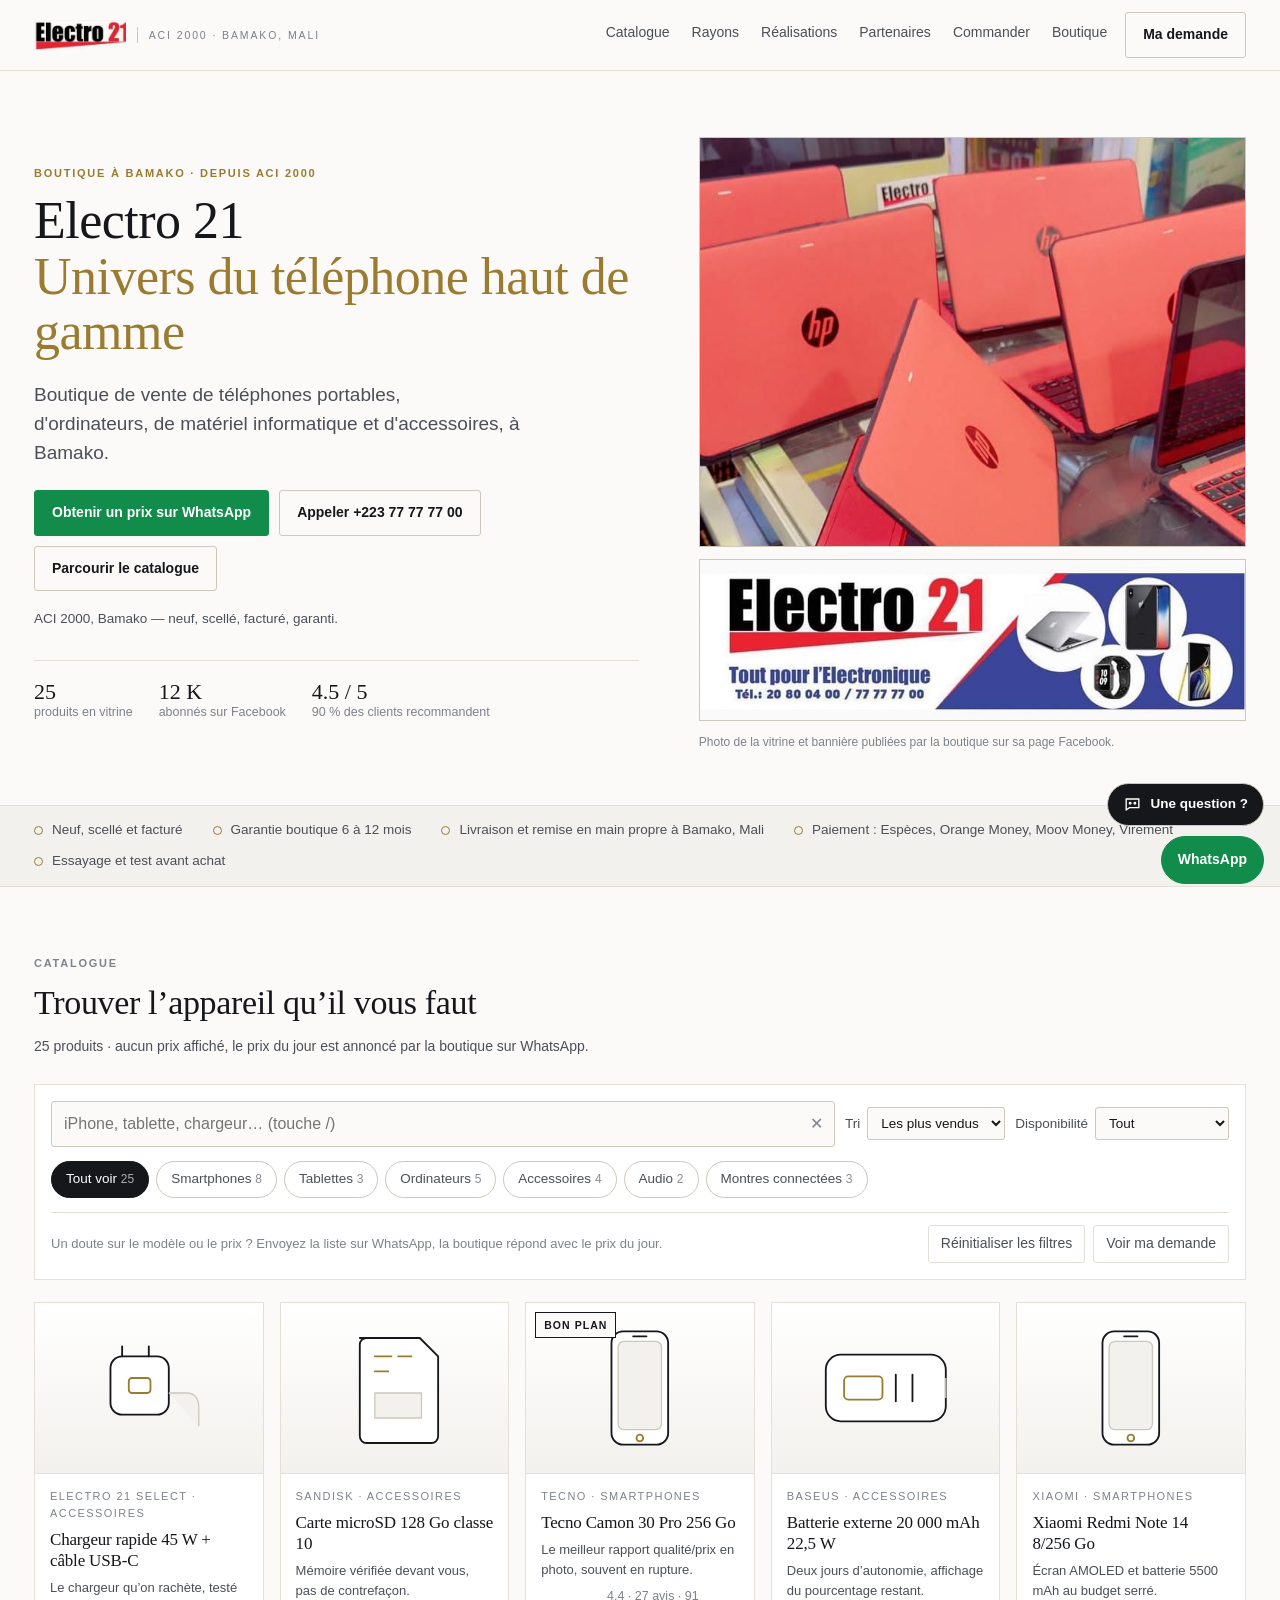
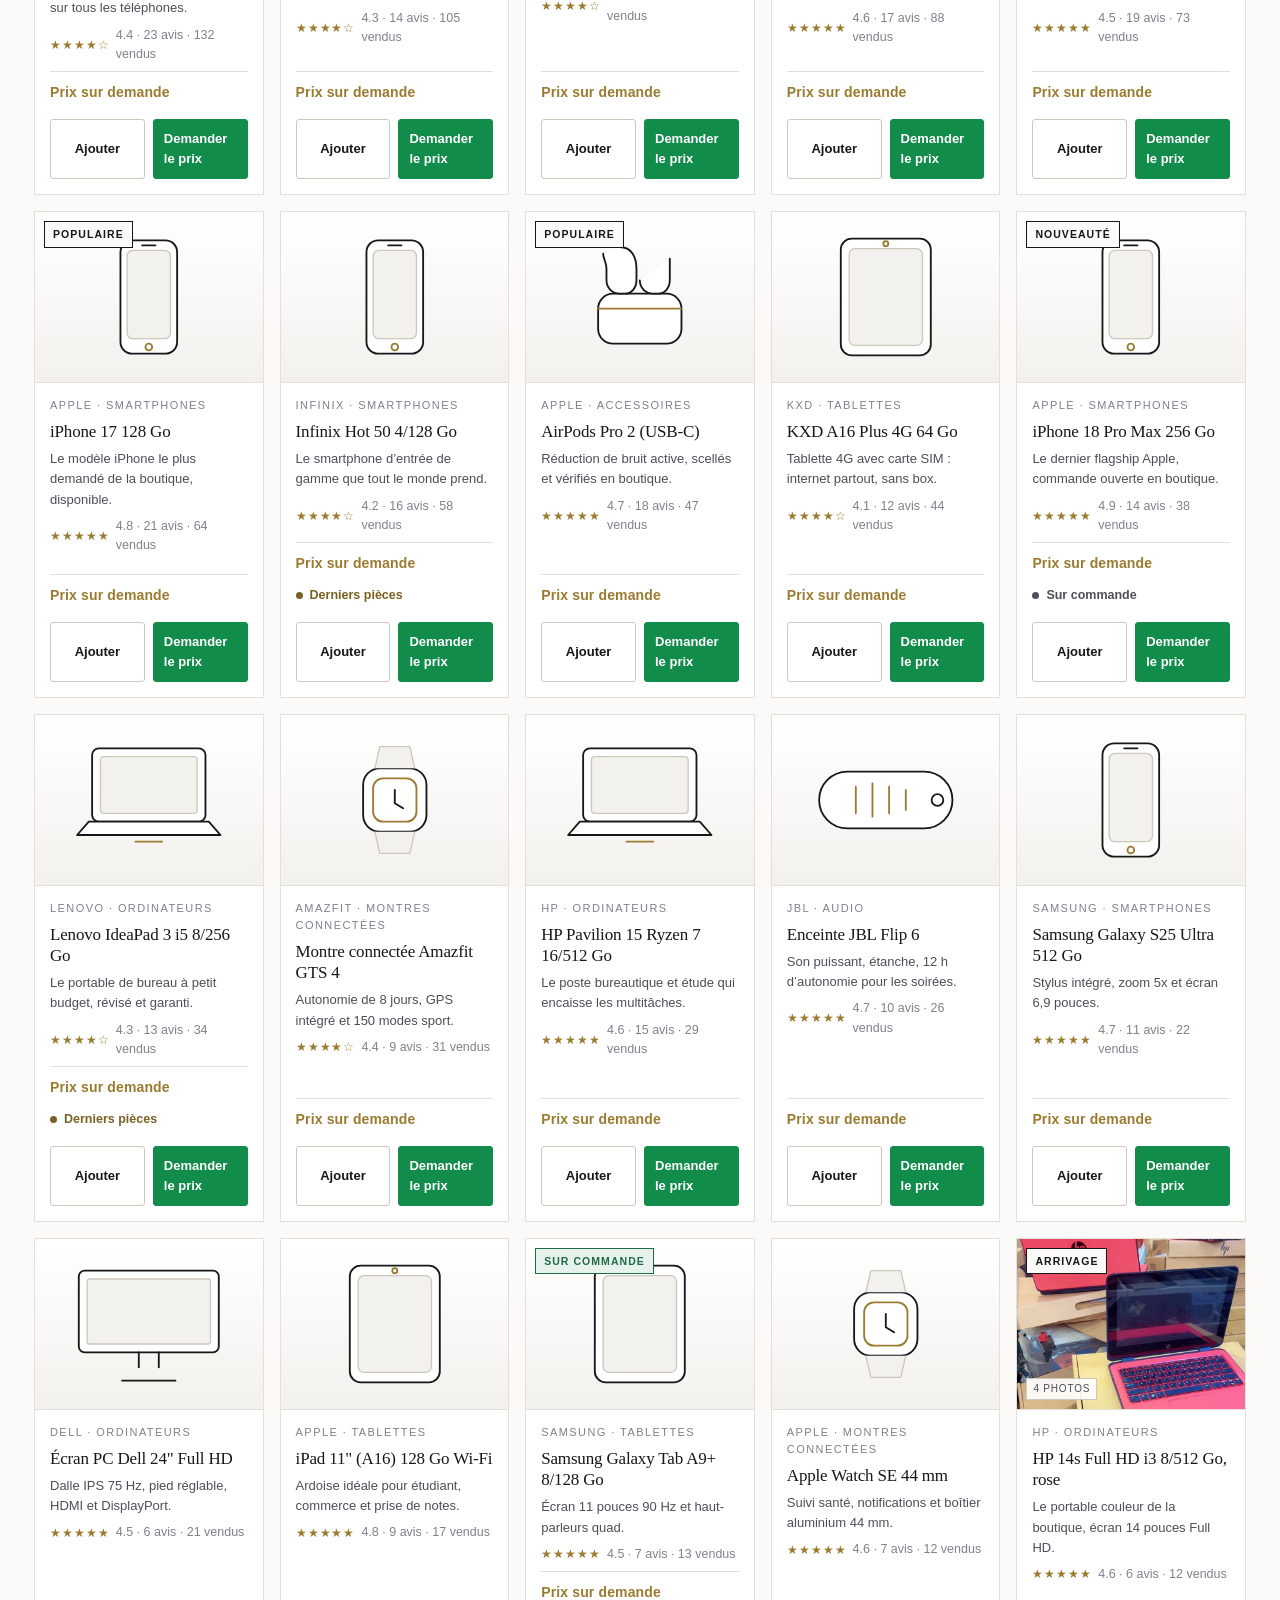
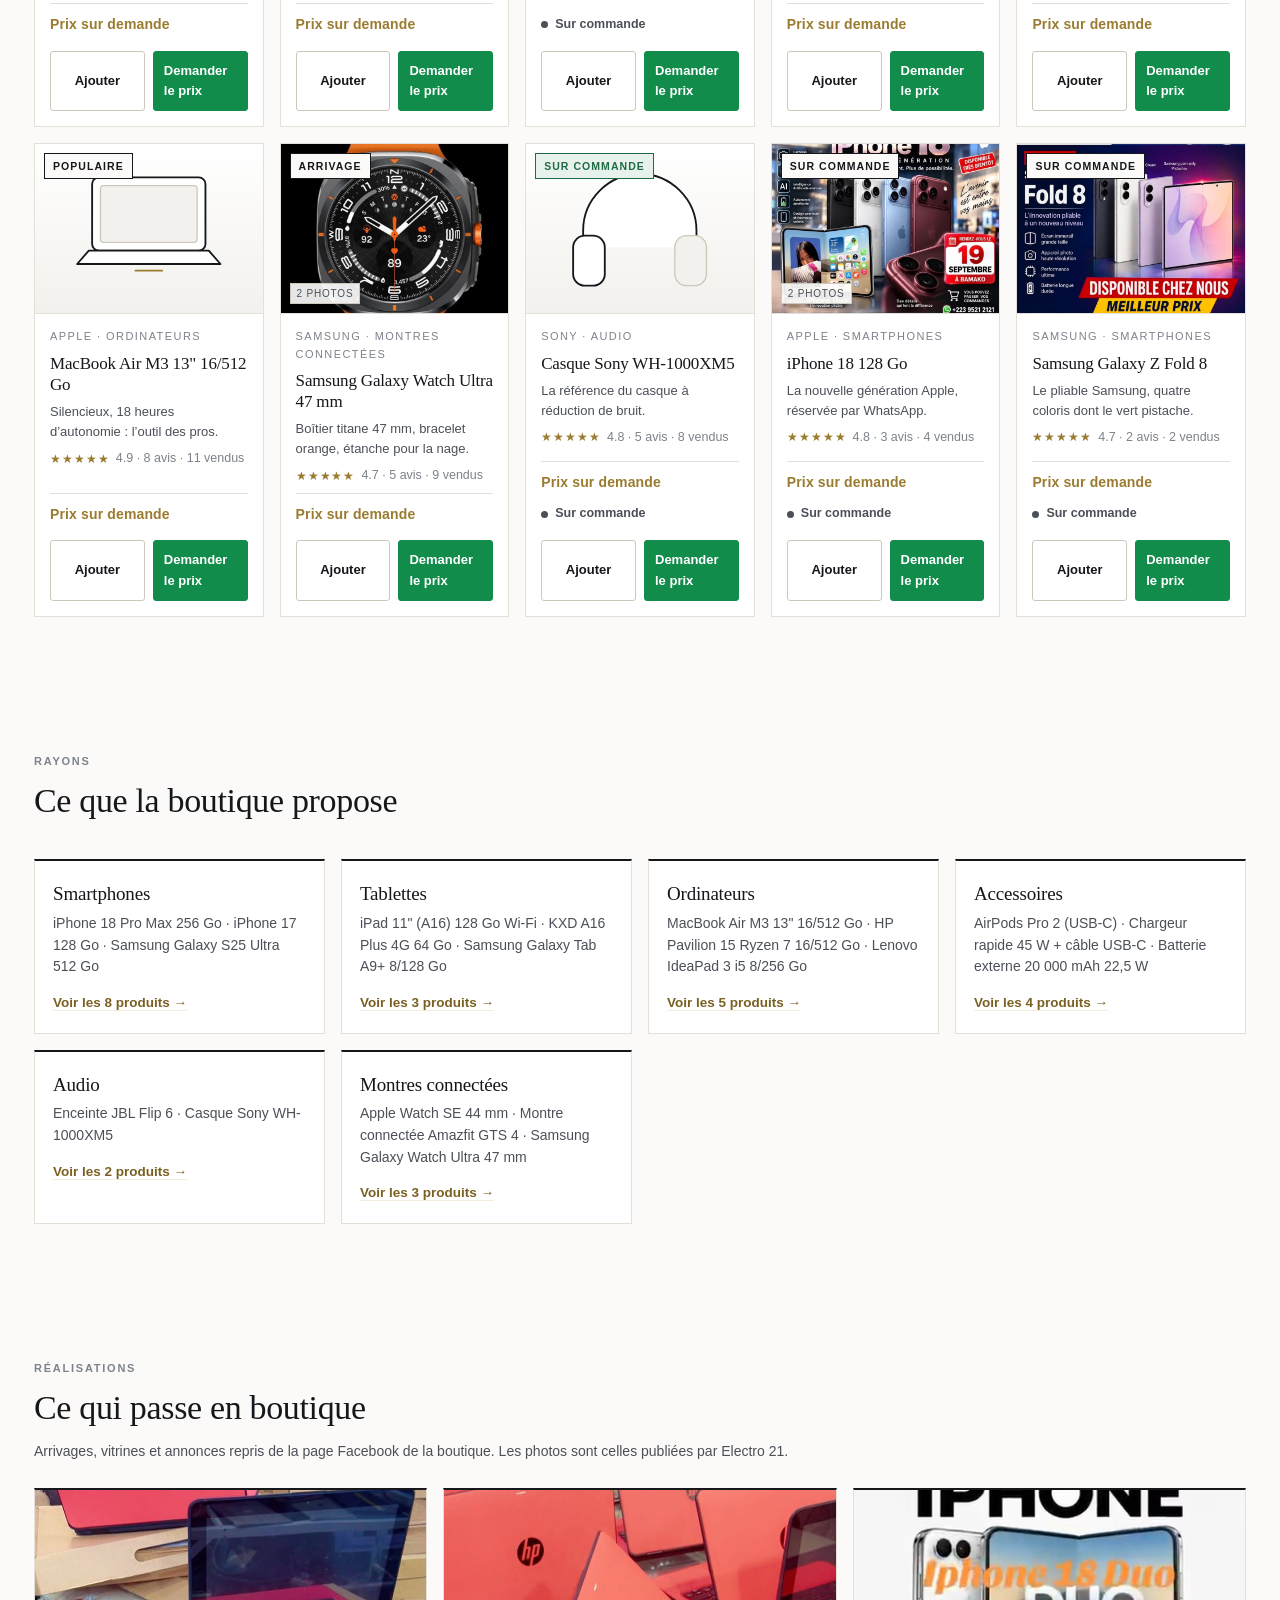
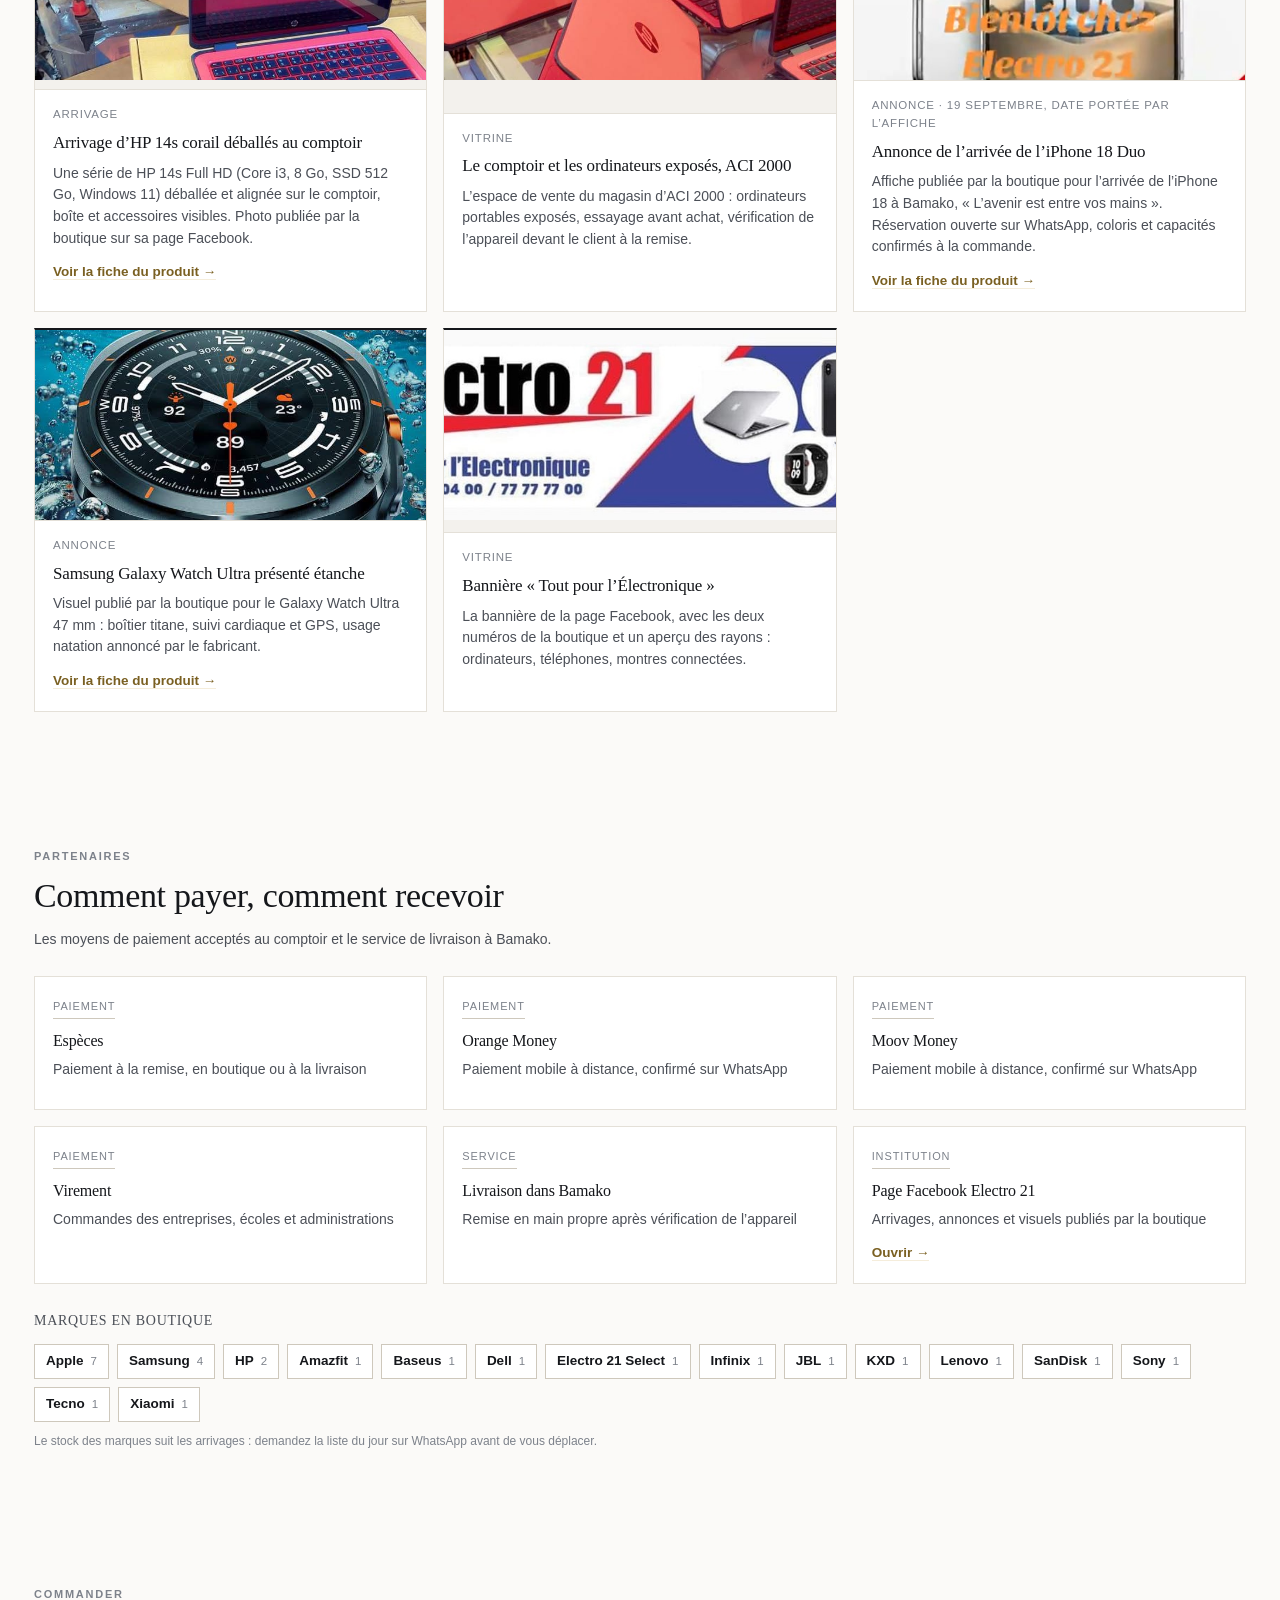
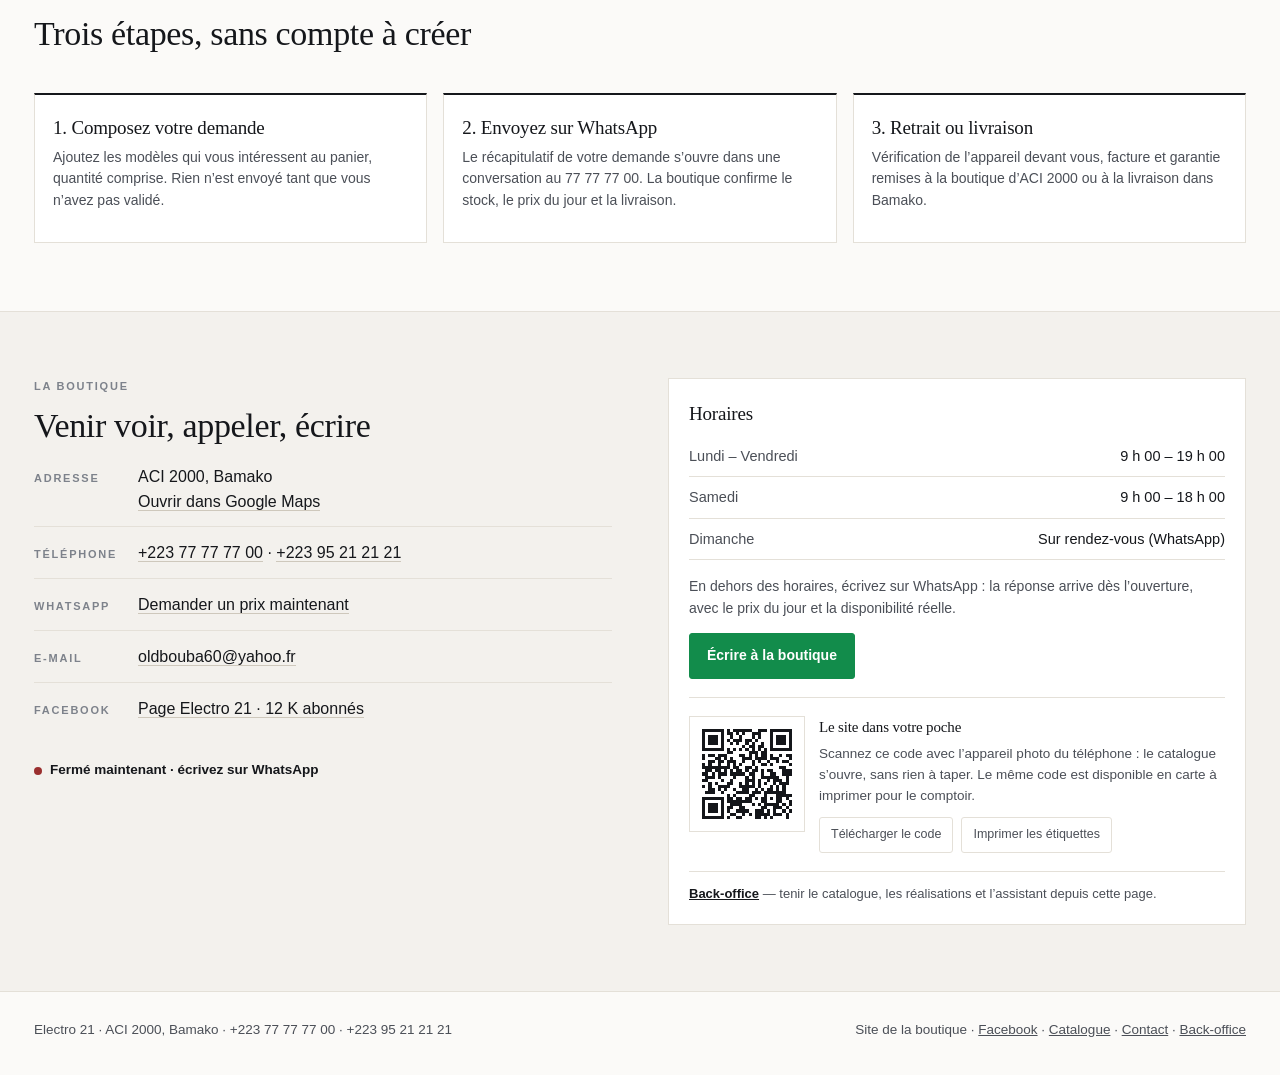
==== commit 0b9b5d32: "feat: publie le site et complète l'accès au back-office Adresse publique renseignée dans boutique.ur" ====
--- a/index.html
+++ b/index.html
@@ -21,7 +21,10 @@
     <link rel="icon" type="image/png" sizes="192x192" href="assets/icones/icon-192.png" />
     <meta property="og:title" content="Electro 21 — Univers du téléphone haut de gamme à Bamako" />
     <meta property="og:description" content="Smartphones, tablettes, ordinateurs, audio et accessoires. Devis et commande en un message WhatsApp." />
-    <meta property="og:image" content="assets/marque/partage-1200x630.jpg" />
+    <!-- Adresse publique du site : elle sert aux partages et aux codes QR.
+         À changer ici et dans boutique.urlSite (js/data.js) si le domaine bouge. -->
+    <meta property="og:url" content="https://electro21.vercel.app/" />
+    <meta property="og:image" content="https://electro21.vercel.app/assets/marque/partage-1200x630.jpg" />
     <meta property="og:image:width" content="1200" />
     <meta property="og:image:height" content="630" />
     <meta property="og:image:alt" content="Le comptoir de la boutique Electro 21 et son logo" />
@@ -293,6 +296,9 @@
                 </div>
               </div>
             </div>
+            <p class="lien-vendeur">
+              <a href="admin.html">Back-office</a> — tenir le catalogue, les réalisations et l’assistant depuis cette page.
+            </p>
           </div>
         </div>
       </section>
--- a/css/style.css
+++ b/css/style.css
@@ -879,6 +879,19 @@
   font-size: 12.5px;
   padding: 7px 11px;
 }
+/* Entrée du back-office, en bas de la carte Contact : un simple filet, pour que
+   la boutique trouve l'outil sans que le lien s'impose au client. */
+.lien-vendeur {
+  margin: 18px 0 0;
+  padding-top: 12px;
+  border-top: 1px solid var(--filet);
+  font-size: 13px;
+  color: var(--encre-douce);
+}
+.lien-vendeur a {
+  color: var(--encre);
+  font-weight: 600;
+}
 .fiche__qr {
   display: grid;
   grid-template-columns: auto minmax(0, 1fr);
@@ -1733,6 +1746,13 @@
     padding-bottom: calc(62px + env(safe-area-inset-bottom));
   }
 
+  /* liens du pied de page : assez hauts pour le pouce, sans décaler le texte */
+  .pied a {
+    display: inline-block;
+    padding: 10px 6px;
+    margin: -10px -6px;
+  }
+
   /* une seule vue visible à la fois */
   .herse,
   .garanties,
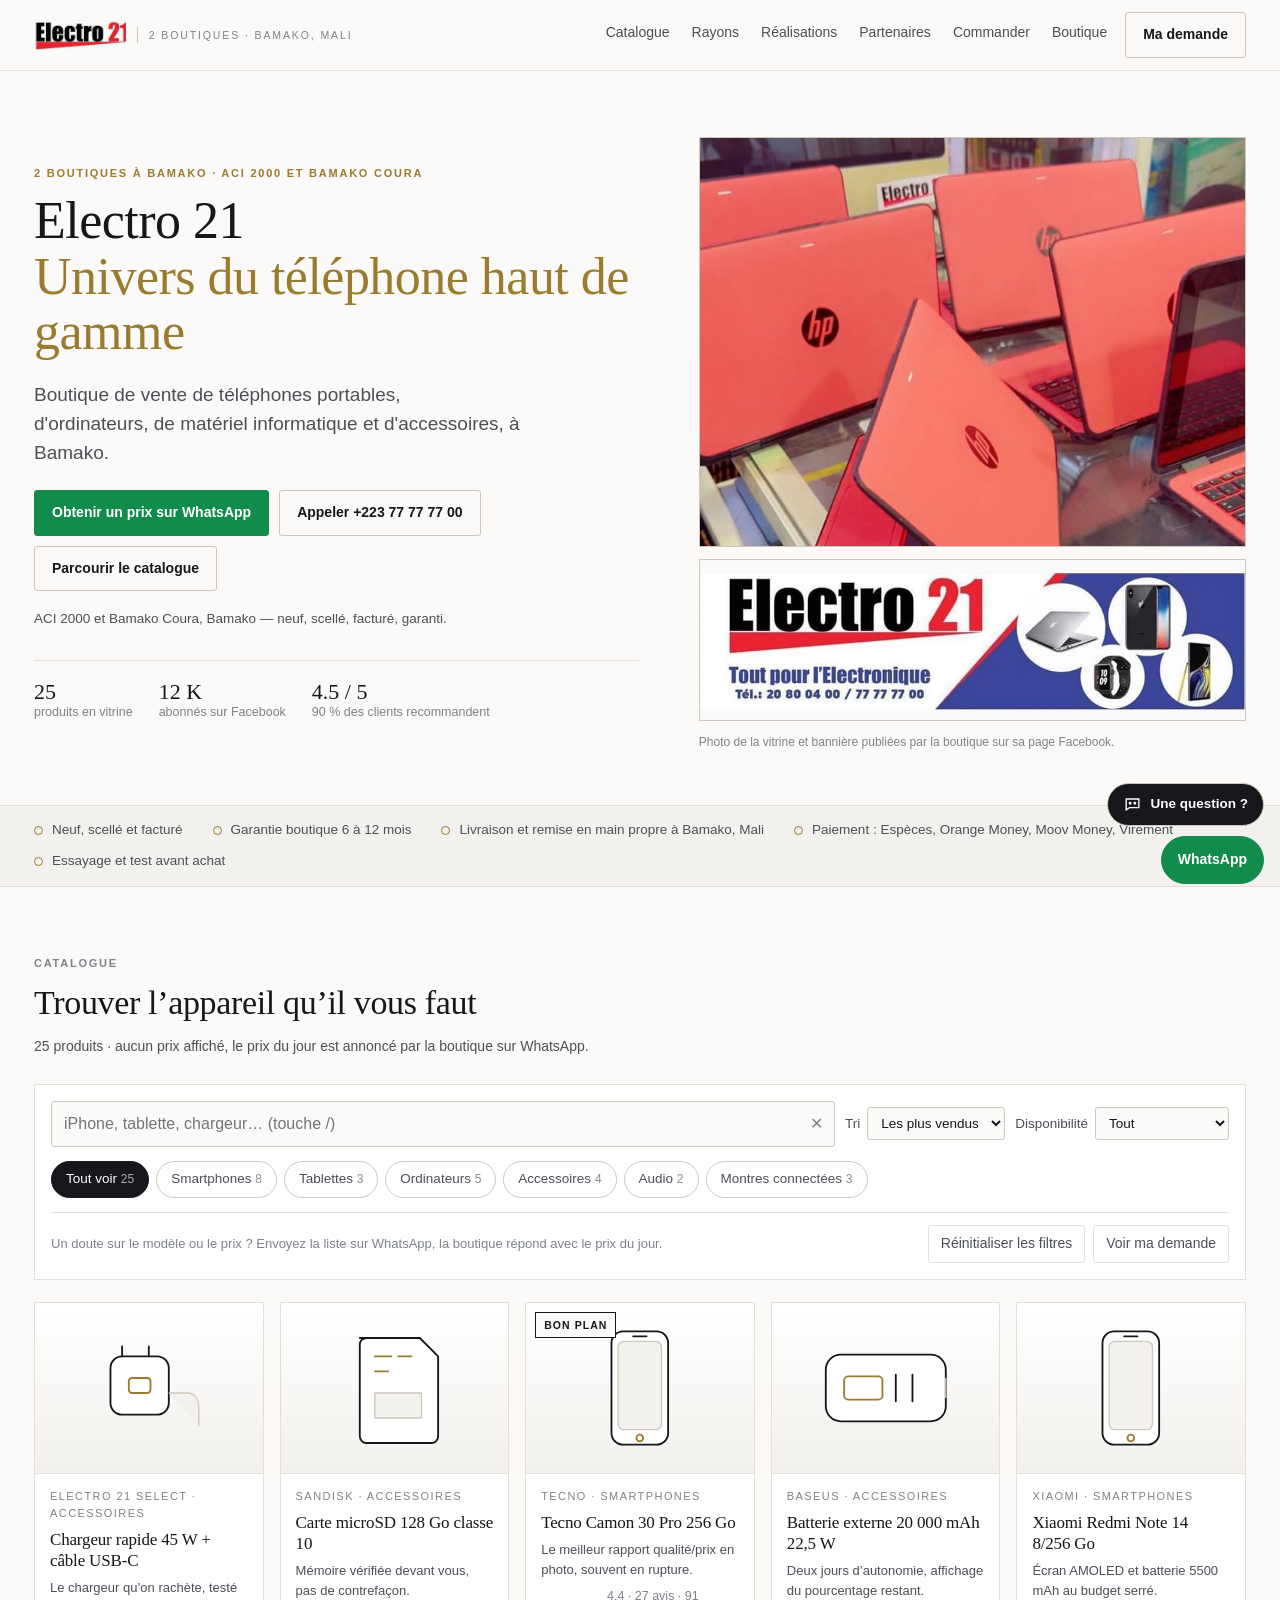
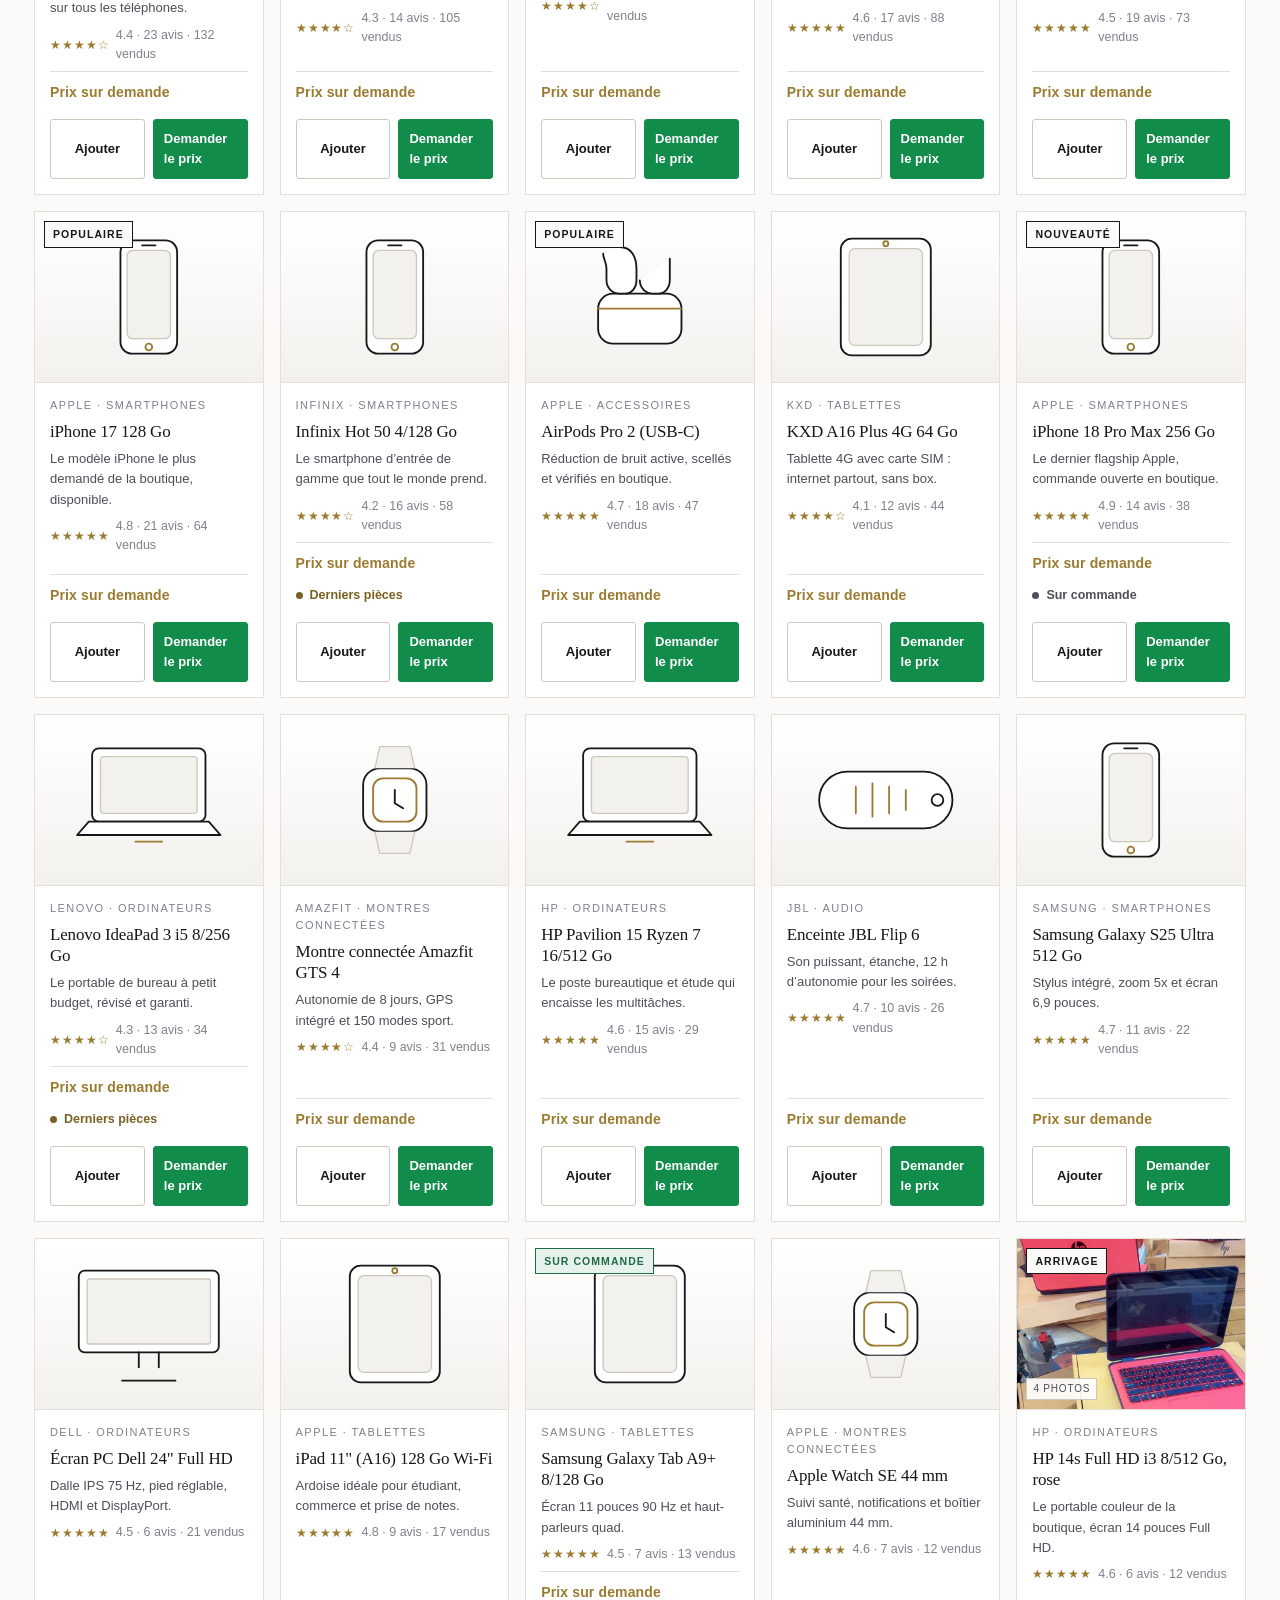
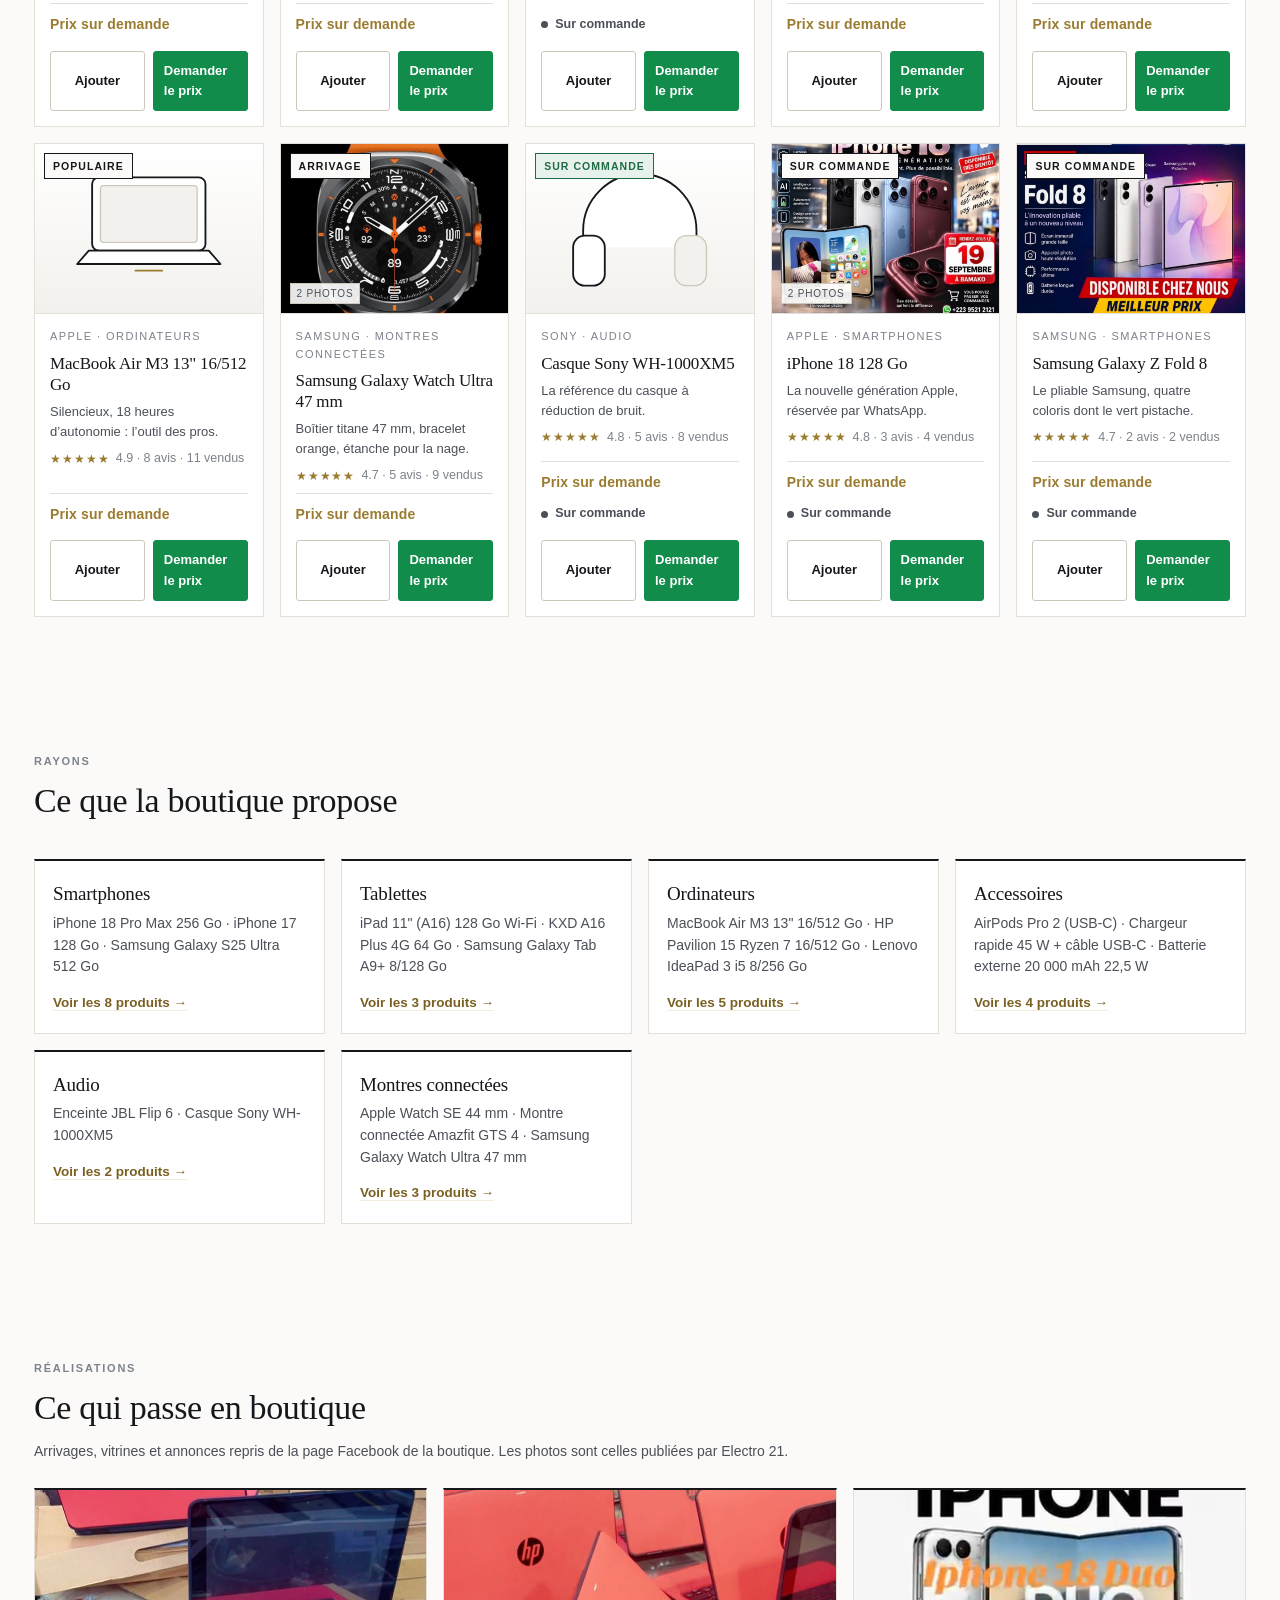
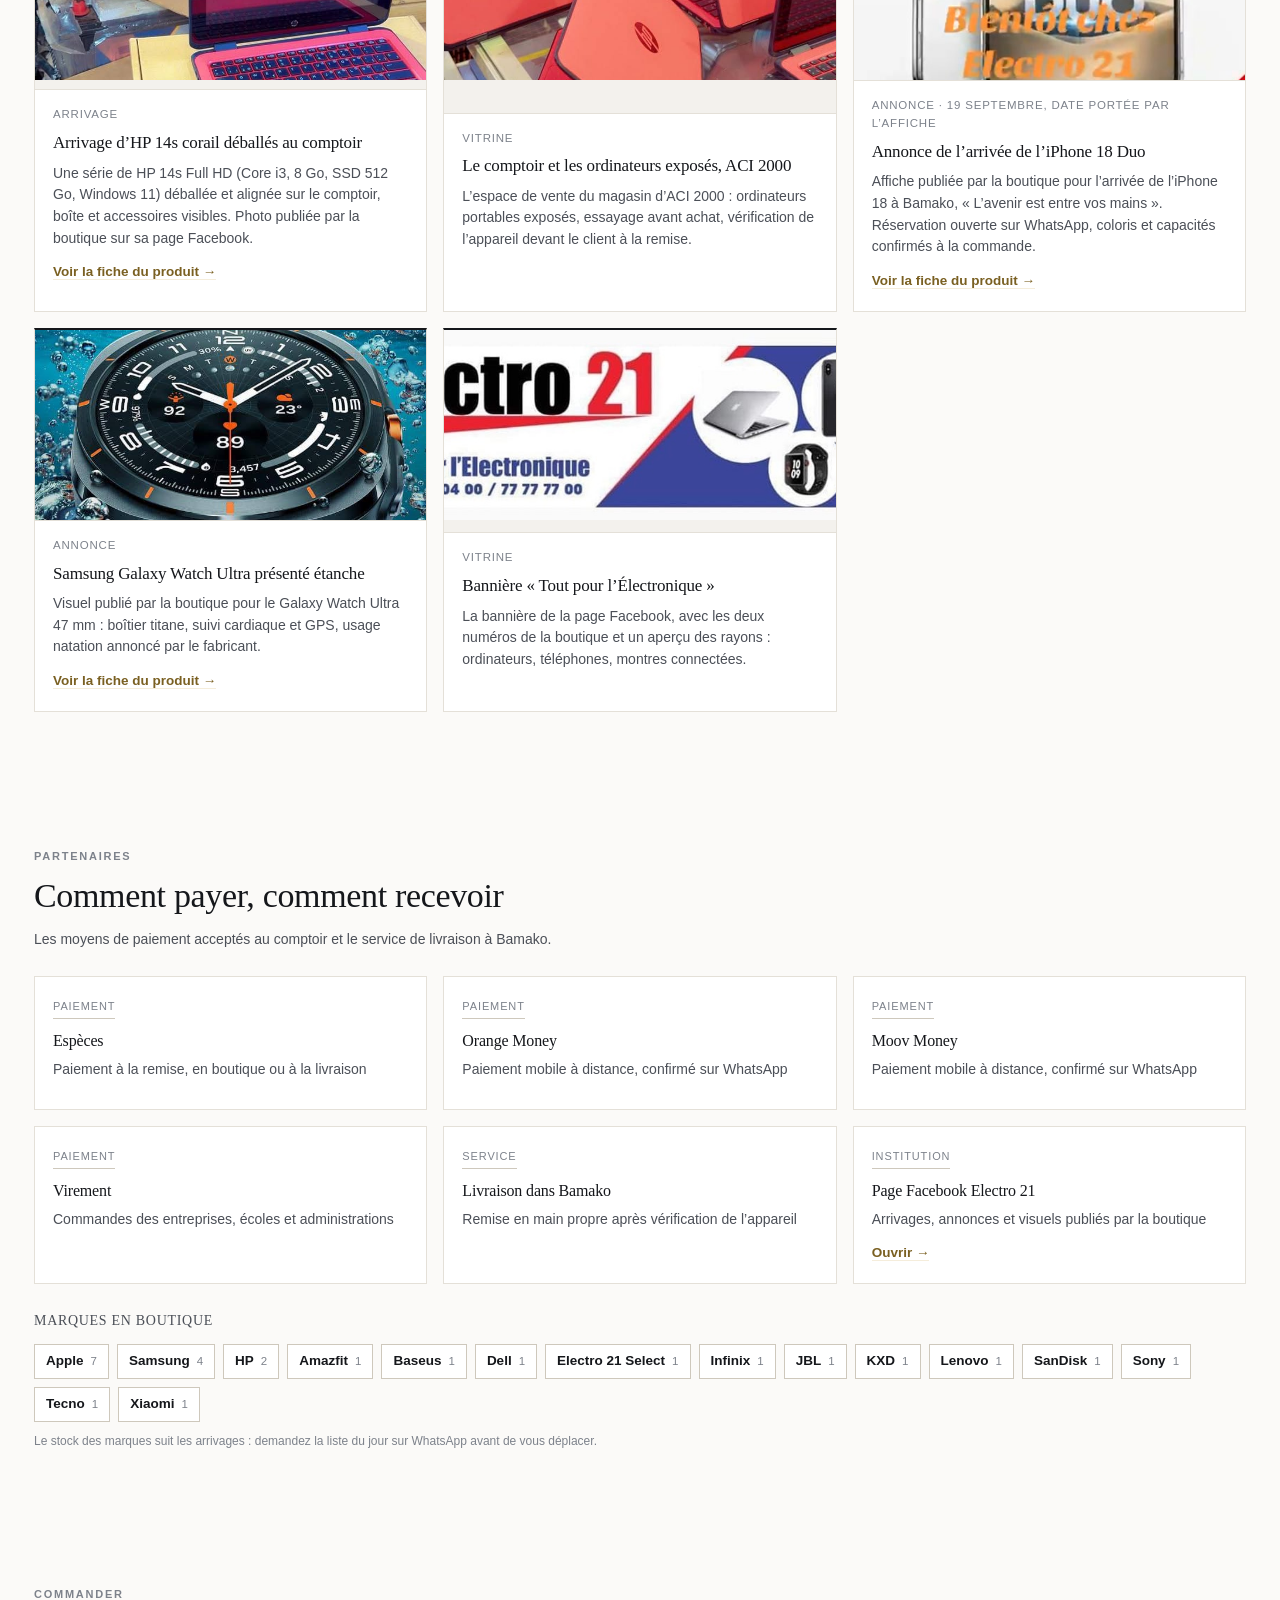
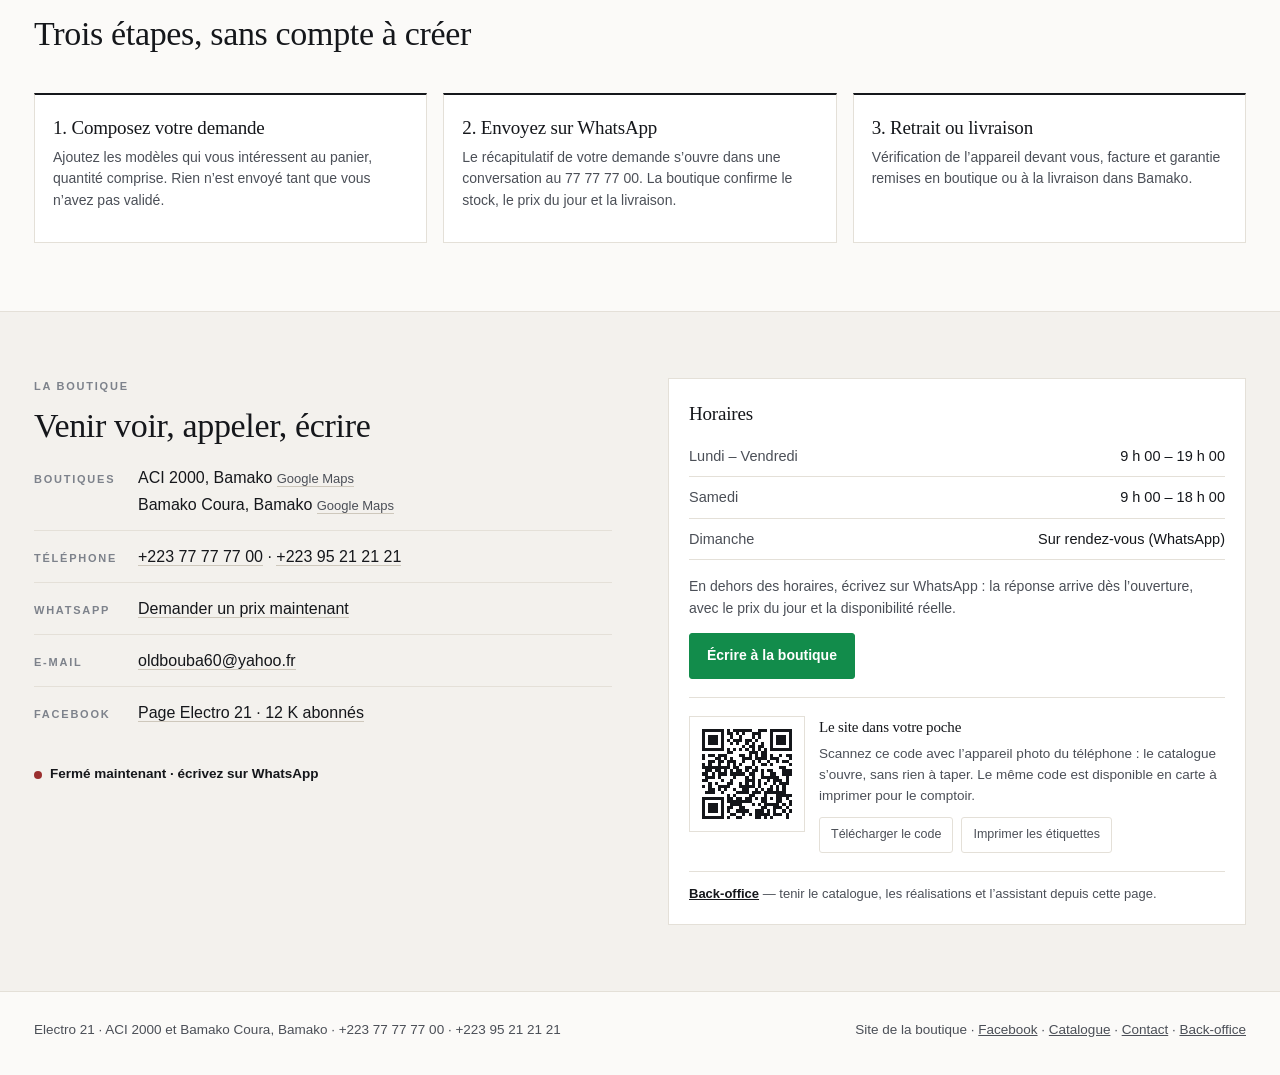
==== commit 4ab3ecb5: "feat: déclare les deux boutiques, ACI 2000 et Bamako Coura La boutique a ouvert un second point de v" ====
--- a/index.html
+++ b/index.html
@@ -6,7 +6,7 @@
     <title>Electro 21 — Téléphones, ordinateurs et matériel informatique à Bamako</title>
     <meta
       name="description"
-      content="Electro 21, boutique de téléphones portables, ordinateurs, tablettes et accessoires à ACI 2000, Bamako. Prix en boutique ou devis immédiat sur WhatsApp."
+      content="Electro 21, boutique de téléphones portables, ordinateurs, tablettes et accessoires à Bamako, deux points de vente : ACI 2000 et Bamako Coura. Prix en boutique ou devis immédiat sur WhatsApp."
     />
     <meta name="theme-color" content="#15171B" />
     <meta name="mobile-web-app-capable" content="yes" />
@@ -38,7 +38,7 @@
       <div class="entete__interieur">
         <a class="marque" href="#" aria-label="Electro 21, accueil">
           <img class="marque__logo" src="assets/marque/logo.png" alt="Electro 21" width="428" height="140" />
-          <span class="marque__base" id="marque-base">ACI 2000 · Bamako, Mali</span>
+          <span class="marque__base" id="marque-base">2 boutiques · Bamako, Mali</span>
         </a>
         <nav class="nav" aria-label="Navigation principale">
           <a href="#catalogue">Catalogue</a>
@@ -58,7 +58,7 @@
       <section class="herse">
         <div class="herse__interieur">
           <div>
-            <p class="etiquette">Boutique à Bamako · Depuis ACI 2000</p>
+            <p class="etiquette" id="hero-etiquette">2 boutiques à Bamako · ACI 2000 et Bamako Coura</p>
             <h1 id="hero-titre">Electro 21</h1>
             <p class="herse__soustitre" id="hero-texte">
               Boutique de vente de téléphones portables, d’ordinateurs, de matériel informatique et d’accessoires.
@@ -69,7 +69,7 @@
               <a class="btn btn--secondaire" href="#catalogue" data-vue="catalogue">Parcourir le catalogue</a>
             </div>
             <p style="font-size: 13.5px; color: var(--encre-douce); margin-top: 18px">
-              <span id="hero-adresse">ACI 2000, Bamako</span> — neuf, scellé, facturé, garanti.
+              <span id="hero-adresse">ACI 2000 et Bamako Coura, Bamako</span> — neuf, scellé, facturé, garanti.
             </p>
             <div class="stats">
               <div>
@@ -241,7 +241,7 @@
           </div>
           <div class="rayon">
             <h3>3. Retrait ou livraison</h3>
-            <p>Vérification de l’appareil devant vous, facture et garantie remises à la boutique d’ACI 2000 ou à la livraison dans Bamako.</p>
+            <p>Vérification de l’appareil devant vous, facture et garantie remises en boutique ou à la livraison dans Bamako.</p>
           </div>
         </div>
       </section>
@@ -253,10 +253,10 @@
             <h2>Venir voir, appeler, écrire</h2>
             <div class="coordonnees">
               <div class="coordonnee">
-                <span class="etiquette">Adresse</span>
-                <span>
-                  <span id="contact-adresse">ACI 2000, Bamako</span><br />
-                  <a id="contact-maps" href="#" target="_blank" rel="noopener">Ouvrir dans Google Maps</a>
+                <span class="etiquette" id="contact-adresse-etiquette">Boutiques</span>
+                <span id="contact-adresses">
+                  <span class="boutique-ligne">ACI 2000, Bamako <a href="https://maps.google.com/?q=Electro+21+ACI+2000+Bamako" target="_blank" rel="noopener">Google Maps</a></span>
+                  <span class="boutique-ligne">Bamako Coura, Bamako <a href="https://maps.google.com/?q=Electro+21+Bamako+Coura+Bamako" target="_blank" rel="noopener">Google Maps</a></span>
                 </span>
               </div>
               <div class="coordonnee">
@@ -306,7 +306,7 @@
 
     <footer class="pied">
       <div class="pied__interieur">
-        <span id="pied-mention">Electro 21 · ACI 2000, Bamako</span>
+        <span id="pied-mention">Electro 21 · ACI 2000 et Bamako Coura, Bamako</span>
         <span>
           Site de la boutique · <a id="pied-fb" href="#" target="_blank" rel="noopener">Facebook</a> ·
           <a href="#catalogue">Catalogue</a> · <a href="#contact">Contact</a> · <a href="admin.html">Back-office</a>
--- a/css/style.css
+++ b/css/style.css
@@ -953,6 +953,17 @@
 .coordonnee a:hover {
   border-bottom-color: var(--accent);
 }
+/* Un point de vente par ligne : la liste des boutiques tient dans la même
+   colonne que les autres coordonnées, sans tableau ni encadré. */
+.boutique-ligne {
+  display: block;
+  padding: 1px 0;
+}
+.boutique-ligne a {
+  font-size: 13px;
+  color: var(--encre-douce);
+  white-space: nowrap;
+}
 .horaires {
   width: 100%;
   border-collapse: collapse;
